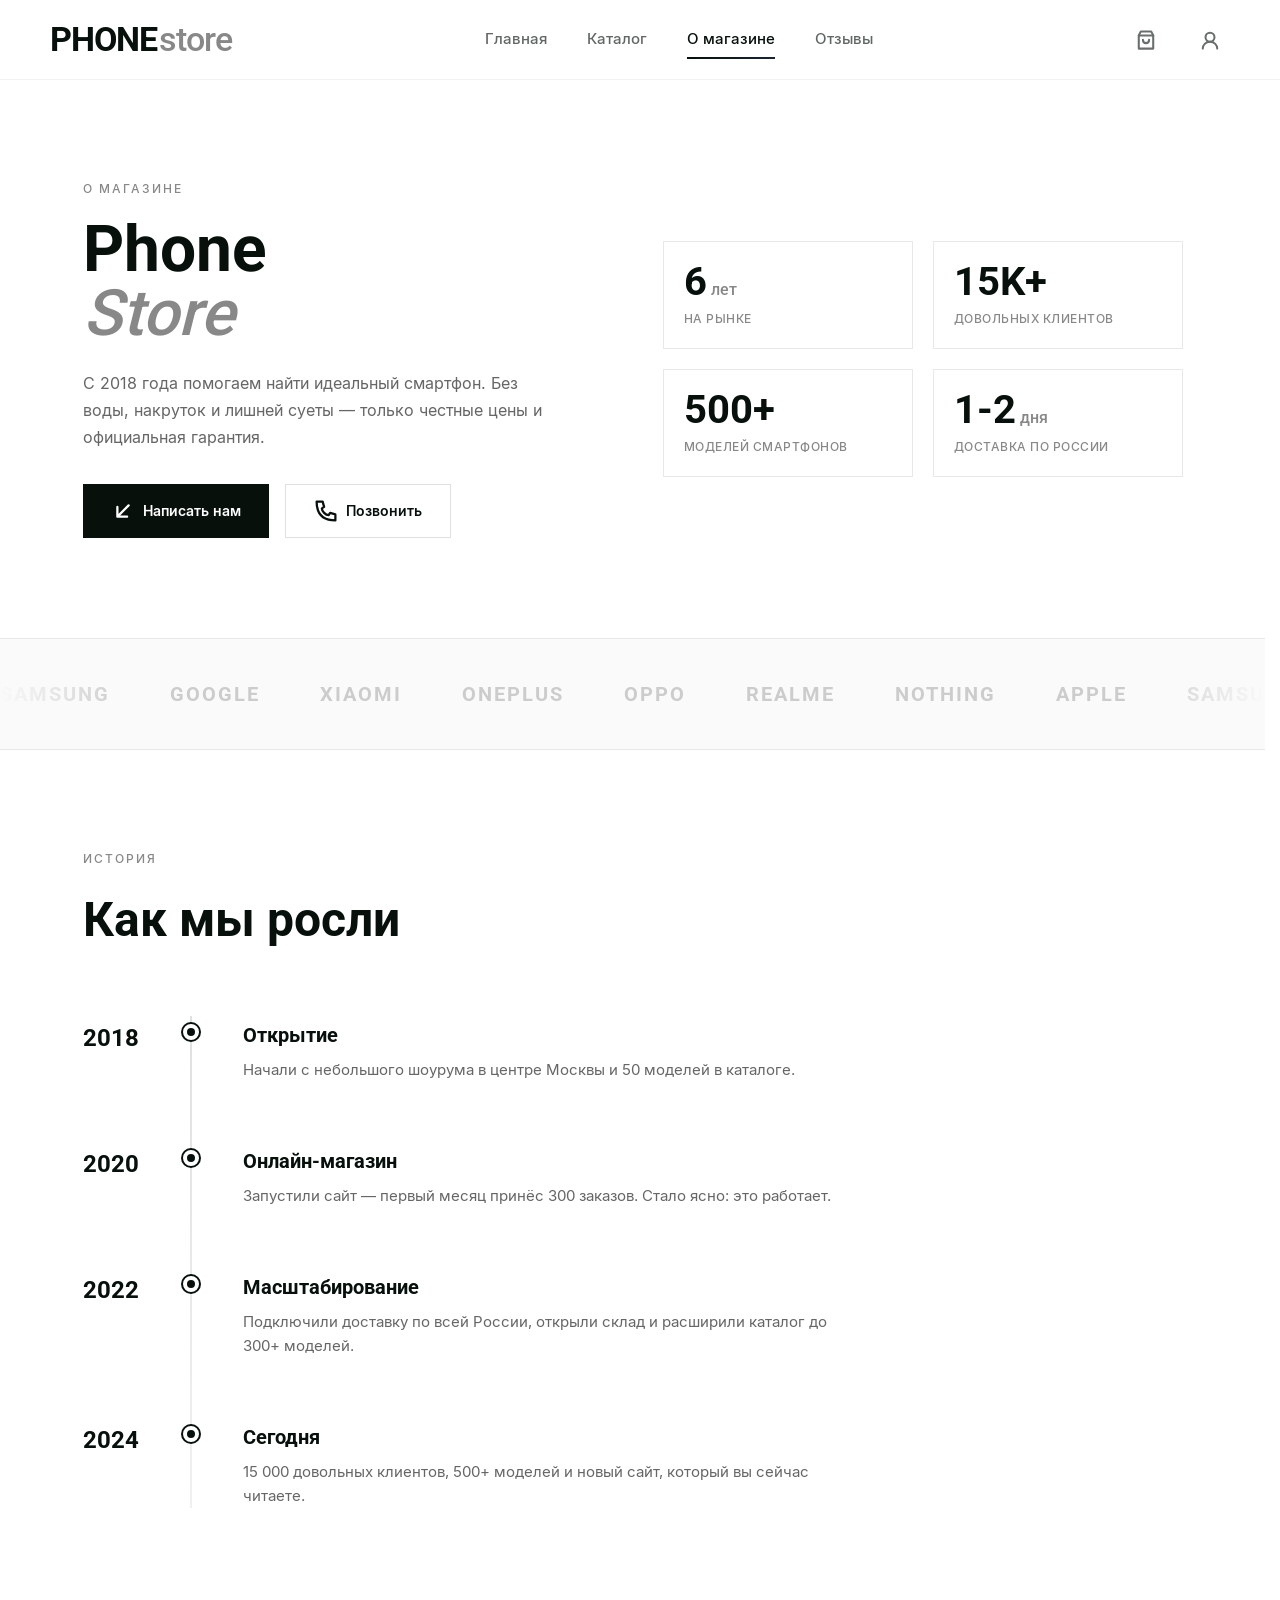
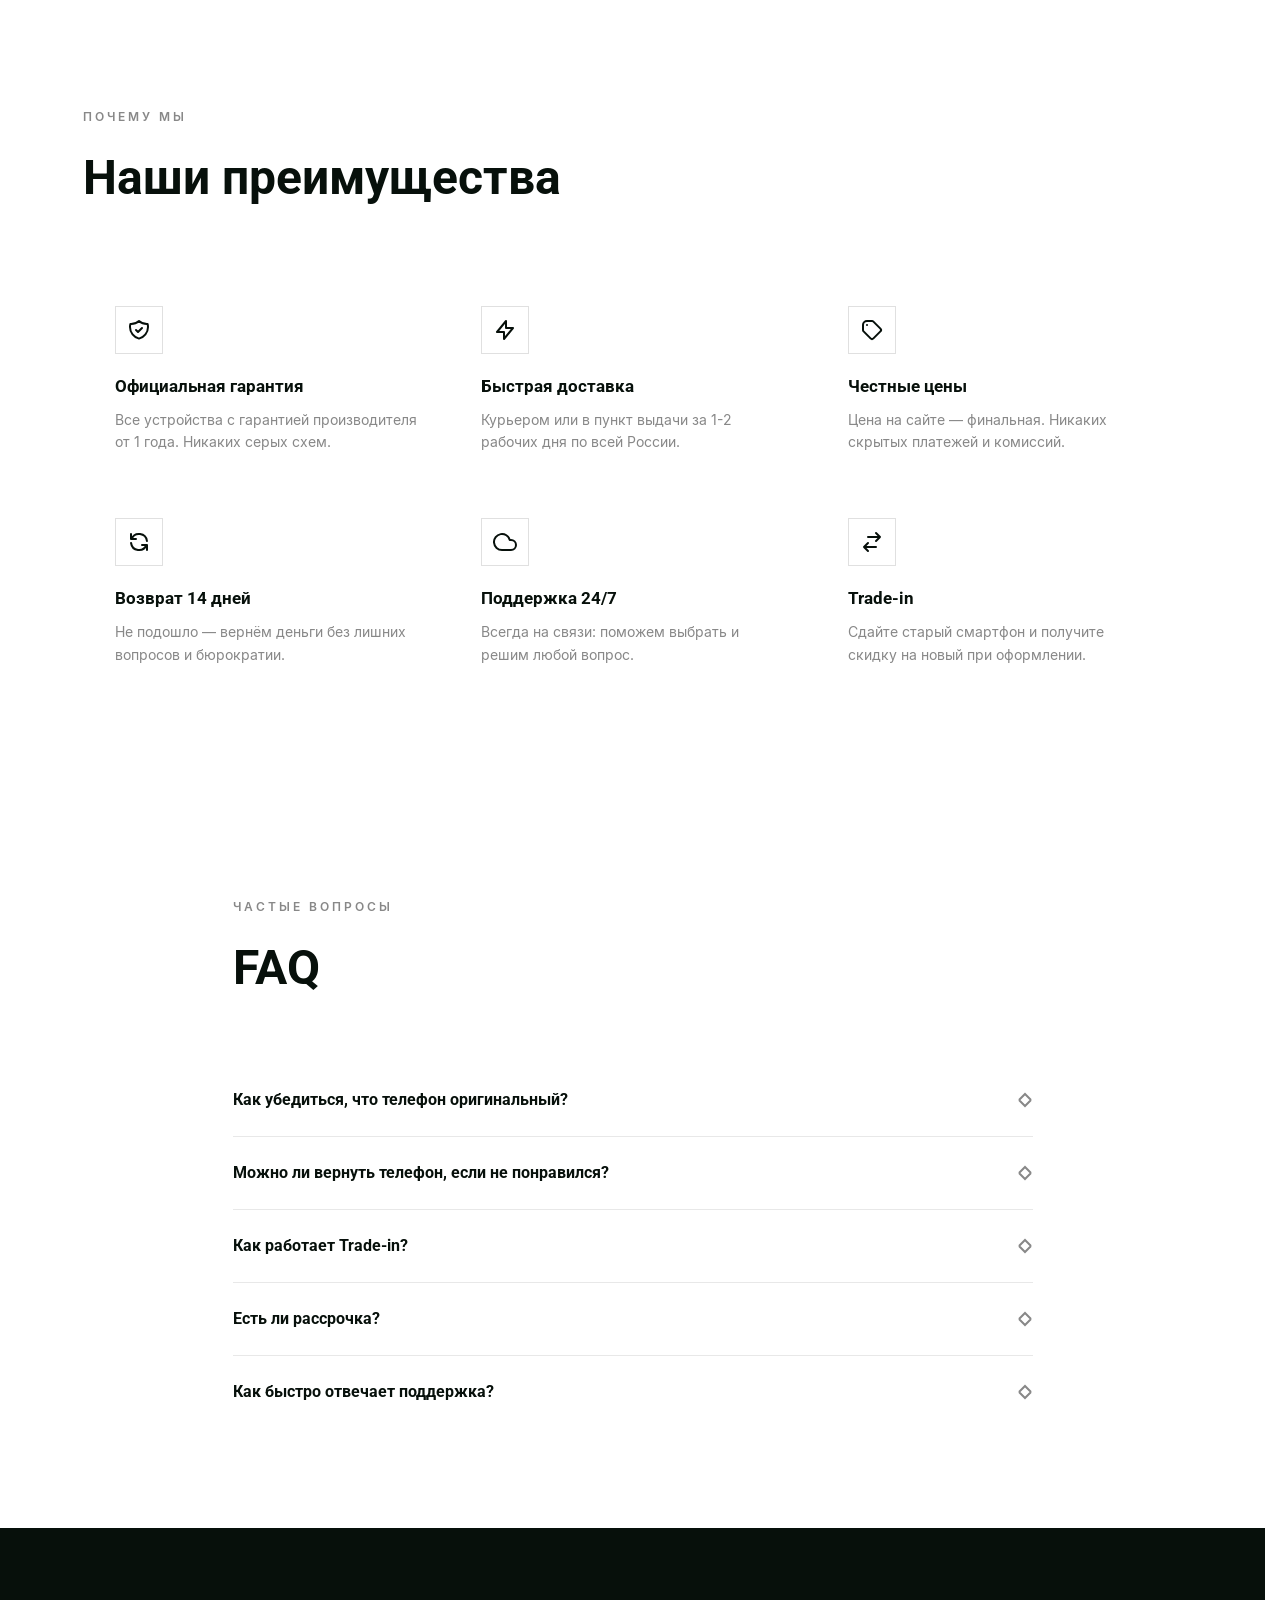
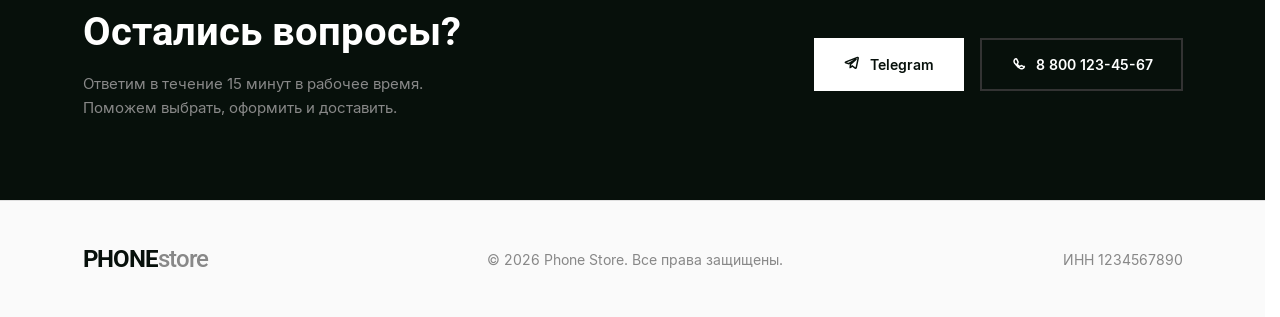
==== about_us.html @ 6a4366ed "feat: реализовал страницу О магазине" ====
<!DOCTYPE html>
<html lang="ru">

<head>
    <meta charset="UTF-8">
    <meta name="viewport" content="width=device-width, initial-scale=1.0">
    <title>PhoneStore</title>
    <link rel="stylesheet" href="styles/fonts.css">
    <link rel="stylesheet" href="styles/reset.css">
    <link rel="stylesheet" href="styles/style.css">
    <link rel="stylesheet" href="styles/responsive.css">
    <script src="js/main.js" defer></script>
</head>

<body>
    <header class="header">
        <a href="index.html" class="header__logo">
            PHONE<span>store</span>
        </a>
        <nav class="header__nav">
            <ul class="header__nav-list">
                <li><a href="index.html" class="header__nav-link">Главная</a></li>
                <li><a href="catalog.html" class="header__nav-link">Каталог</a></li>
                <li><a href="about_us.html" class="header__nav-link header__nav-link--active">О магазине</a></li>
                <li><a href="reviews.html" class="header__nav-link">Отзывы</a></li>
            </ul>
        </nav>
        <div class="header__icons">
            <a href="cart.html" class="header__icon">
                <svg class="header__icon-image" viewBox="0 0 16 16" fill="none" stroke="currentColor"
                    stroke-width="1.5">
                    <rect height="9.5" width="10.5" y="4.75" x="2.75" />
                    <path d="m5.75 7.75c0 1.5 1 2.5 2.25 2.5s2.25-1 2.25-2.5m-7.5-3 1.5-3h7.5l1.5 3" />
                </svg>
            </a>
            <a href="profile.html" class="header__icon">
                <svg class="header__icon-image" viewBox="0 0 16 16" fill="none" stroke="currentColor"
                    stroke-width="1.5">
                    <circle cx="8" cy="6" r="3.25" />
                    <path d="m2.75 14.25c0-2.5 2-5 5.25-5s5.25 2.5 5.25 5" />
                </svg>
            </a>
        </div>
        <button class="header__burger" aria-label="Меню">
            <span></span>
            <span></span>
            <span></span>
        </button>
        <div class="header__mobile-menu">
            <nav class="header__mobile-nav">
                <ul class="header__mobile-nav-list">
                    <li><a href="index.html" class="header__mobile-nav-link">Главная</a>
                    </li>
                    <li><a href="catalog.html" class="header__mobile-nav-link">Каталог</a></li>
                    <li><a href="about_us.html" class="header__mobile-nav-link header__mobile-nav-link--active">О
                            магазине</a></li>
                    <li><a href="reviews.html" class="header__mobile-nav-link">Отзывы</a></li>
                    <li><a href="cart.html" class="header__mobile-nav-link">Корзина</a></li>
                    <li><a href="profile.html" class="header__mobile-nav-link">Профиль</a></li>
                </ul>
            </nav>
        </div>
    </header>
    <main>
        <section class="about">
            <div class="container">
                <div class="about__content">
                    <div class="about__info">
                        <span class="about__label">О МАГАЗИНЕ</span>
                        <h1 class="about__title">Phone<br><span>Store</span></h1>
                        <p class="about__description">
                            С 2018 года помогаем найти идеальный смартфон. Без воды, накруток и лишней суеты — только
                            честные цены и официальная гарантия.
                        </p>
                        <div class="about__buttons">
                            <a href="#contact" class="about__btn about__btn--primary">
                                <svg class="about__btn-icon" viewBox="0 0 16 16" fill="none">
                                    <path d="M10.75 11.75h-6.5v-6.5m7.5-1-7.5 7.5" />
                                </svg>
                                Написать нам
                            </a>
                            <a href="tel:+79999999999" class="about__btn about__btn--secondary">
                                <svg class="about__btn-icon" viewBox="0 0 16 16" fill="none">
                                    <path
                                        d="M1.75 1.75c0 8.5 4 12.5 12.5 12.5v-4l-3.5-1-1 1.5c-2 0-4.5-2.5-4.5-4.5l1.5-1-1-3.5z" />
                                    <path />
                                </svg>
                                Позвонить
                            </a>
                        </div>
                    </div>
                    <div class="about__stats">
                        <div class="stat-card">
                            <div class="stat-card__value">6<span>лет</span></div>
                            <div class="stat-card__label">НА РЫНКЕ</div>
                        </div>
                        <div class="stat-card">
                            <div class="stat-card__value">15K+</div>
                            <div class="stat-card__label">ДОВОЛЬНЫХ КЛИЕНТОВ</div>
                        </div>
                        <div class="stat-card">
                            <div class="stat-card__value">500+</div>
                            <div class="stat-card__label">МОДЕЛЕЙ СМАРТФОНОВ</div>
                        </div>
                        <div class="stat-card">
                            <div class="stat-card__value">1-2<span>дня</span></div>
                            <div class="stat-card__label">ДОСТАВКА ПО РОССИИ</div>
                        </div>
                    </div>
                </div>
            </div>
        </section>
        <section class="brands-carousel">
            <div class="carousel">
                <div class="carousel__group">
                    <div class="carousel__item">SAMSUNG</div>
                    <div class="carousel__item">GOOGLE</div>
                    <div class="carousel__item">XIAOMI</div>
                    <div class="carousel__item">ONEPLUS</div>
                    <div class="carousel__item">OPPO</div>
                    <div class="carousel__item">REALME</div>
                    <div class="carousel__item">NOTHING</div>
                    <div class="carousel__item">APPLE</div>
                </div>
                <div class="carousel__group" aria-hidden="true">
                    <div class="carousel__item">SAMSUNG</div>
                    <div class="carousel__item">GOOGLE</div>
                    <div class="carousel__item">XIAOMI</div>
                    <div class="carousel__item">ONEPLUS</div>
                    <div class="carousel__item">OPPO</div>
                    <div class="carousel__item">REALME</div>
                    <div class="carousel__item">NOTHING</div>
                    <div class="carousel__item">APPLE</div>
                </div>
            </div>
        </section>
        <section class="history">
            <div class="container">
                <span class="history__label">ИСТОРИЯ</span>
                <h2 class="history__title">Как мы росли</h2>
                <div class="timeline">
                    <div class="timeline__item">
                        <div class="timeline__year">2018</div>
                        <div class="timeline__marker"></div>
                        <div class="timeline__content">
                            <h3 class="timeline__heading">Открытие</h3>
                            <p class="timeline__text">
                                Начали с небольшого шоурума в центре Москвы и 50 моделей в каталоге.
                            </p>
                        </div>
                    </div>
                    <div class="timeline__item">
                        <div class="timeline__year">2020</div>
                        <div class="timeline__marker"></div>
                        <div class="timeline__content">
                            <h3 class="timeline__heading">Онлайн-магазин</h3>
                            <p class="timeline__text">
                                Запустили сайт — первый месяц принёс 300 заказов. Стало ясно: это работает.
                            </p>
                        </div>
                    </div>
                    <div class="timeline__item">
                        <div class="timeline__year">2022</div>
                        <div class="timeline__marker"></div>
                        <div class="timeline__content">
                            <h3 class="timeline__heading">Масштабирование</h3>
                            <p class="timeline__text">
                                Подключили доставку по всей России, открыли склад и расширили каталог до 300+ моделей.
                            </p>
                        </div>
                    </div>
                    <div class="timeline__item">
                        <div class="timeline__year">2024</div>
                        <div class="timeline__marker"></div>
                        <div class="timeline__content">
                            <h3 class="timeline__heading">Сегодня</h3>
                            <p class="timeline__text">
                                15 000 довольных клиентов, 500+ моделей и новый сайт, который вы сейчас читаете.
                            </p>
                        </div>
                    </div>
                </div>
            </div>
        </section>
        <section class="advantages">
            <div class="container">
                <span class="advantages__label">ПОЧЕМУ МЫ</span>
                <h2 class="advantages__title">Наши преимущества</h2>
                <div class="advantages__grid">
                    <div class="advantage-card">
                        <div class="advantage-card__icon">
                            <svg viewBox="0 0 24 24" fill="none">
                                <path
                                    d="M9 12l2 2 4-4m5.618-4.016A11.955 11.955 0 0112 2.944a11.955 11.955 0 01-8.618 3.04A12.02 12.02 0 003 9c0 5.591 3.824 10.29 9 11.622 5.176-1.332 9-6.03 9-11.622 0-1.042-.133-2.052-.382-3.016z" />
                            </svg>
                        </div>
                        <h3 class="advantage-card__title">Официальная гарантия</h3>
                        <p class="advantage-card__text">
                            Все устройства с гарантией производителя от 1 года. Никаких серых схем.
                        </p>
                    </div>
                    <div class="advantage-card">
                        <div class="advantage-card__icon">
                            <svg viewBox="0 0 24 24" fill="none">
                                <path d="M13 10V3L4 14h7v7l9-11h-7z" />
                            </svg>
                        </div>
                        <h3 class="advantage-card__title">Быстрая доставка</h3>
                        <p class="advantage-card__text">
                            Курьером или в пункт выдачи за 1-2 рабочих дня по всей России.
                        </p>
                    </div>
                    <div class="advantage-card">
                        <div class="advantage-card__icon">
                            <svg viewBox="0 0 24 24" fill="none">
                                <path
                                    d="M7 7h.01M7 3h5c.512 0 1.024.195 1.414.586l7 7a2 2 0 010 2.828l-7 7a2 2 0 01-2.828 0l-7-7A1.994 1.994 0 013 12V7a4 4 0 014-4z" />
                            </svg>
                        </div>
                        <h3 class="advantage-card__title">Честные цены</h3>
                        <p class="advantage-card__text">
                            Цена на сайте — финальная. Никаких скрытых платежей и комиссий.
                        </p>
                    </div>
                    <div class="advantage-card">
                        <div class="advantage-card__icon">
                            <svg viewBox="0 0 24 24" fill="none">
                                <path
                                    d="M4 4v5h.582m15.356 2A8.001 8.001 0 004.582 9m0 0H9m11 11v-5h-.581m0 0a8.003 8.003 0 01-15.357-2m15.357 2H15" />
                            </svg>
                        </div>
                        <h3 class="advantage-card__title">Возврат 14 дней</h3>
                        <p class="advantage-card__text">
                            Не подошло — вернём деньги без лишних вопросов и бюрократии.
                        </p>
                    </div>
                    <div class="advantage-card">
                        <div class="advantage-card__icon">
                            <svg viewBox="0 0 24 24" fill="none">
                                <path d="M18 10h-1.26A8 8 0 109 20h9a5 5 0 000-10z" />
                            </svg>
                        </div>
                        <h3 class="advantage-card__title">Поддержка 24/7</h3>
                        <p class="advantage-card__text">
                            Всегда на связи: поможем выбрать и решим любой вопрос.
                        </p>
                    </div>
                    <div class="advantage-card">
                        <div class="advantage-card__icon">
                            <svg viewBox="0 0 24 24" fill="none">
                                <path d="M8 7h12m0 0l-4-4m4 4l-4 4m0 6H4m0 0l4 4m-4-4l4-4" />
                            </svg>
                        </div>
                        <h3 class="advantage-card__title">Trade-in</h3>
                        <p class="advantage-card__text">
                            Сдайте старый смартфон и получите скидку на новый при оформлении.
                        </p>
                    </div>
                </div>
            </div>
        </section>
        <section class="faq">
            <div class="container">
                <span class="faq__label">ЧАСТЫЕ ВОПРОСЫ</span>
                <h2 class="faq__title">FAQ</h2>
                <div class="faq__list">
                    <div class="faq__item">
                        <button class="faq__question" aria-expanded="false">
                            <span>Как убедиться, что телефон оригинальный?</span>
                            <svg class="faq__icon" width="16" height="16" viewBox="0 0 16 16" fill="none"
                                stroke="currentColor" stroke-width="2">
                                <path d="M2 8L8 14L14 8M2 8L8 2L14 8" />
                            </svg>
                        </button>
                        <div class="faq__answer">
                            <p>Все устройства поставляются напрямую от официальных дистрибьюторов. К каждому товару
                                прилагается чек и гарантийный талон производителя.</p>
                        </div>
                    </div>
                    <div class="faq__item">
                        <button class="faq__question" aria-expanded="false">
                            <span>Можно ли вернуть телефон, если не понравился?</span>
                            <svg class="faq__icon" width="16" height="16" viewBox="0 0 16 16" fill="none"
                                stroke="currentColor" stroke-width="2">
                                <path d="M2 8L8 14L14 8M2 8L8 2L14 8" />
                            </svg>
                        </button>
                        <div class="faq__answer">
                            <p>Да, вы можете вернуть устройство в течение 14 дней с момента покупки. Телефон должен быть
                                в оригинальной упаковке и без следов использования.</p>
                        </div>
                    </div>
                    <div class="faq__item">
                        <button class="faq__question" aria-expanded="false">
                            <span>Как работает Trade-in?</span>
                            <svg class="faq__icon" width="16" height="16" viewBox="0 0 16 16" fill="none"
                                stroke="currentColor" stroke-width="2">
                                <path d="M2 8L8 14L14 8M2 8L8 2L14 8" />
                            </svg>
                        </button>
                        <div class="faq__answer">
                            <p>Принесите ваш старый смартфон, мы оценим его состояние и предложим скидку на новый.
                                Оценка занимает 10-15 минут.</p>
                        </div>
                    </div>
                    <div class="faq__item">
                        <button class="faq__question" aria-expanded="false">
                            <span>Есть ли рассрочка?</span>
                            <svg class="faq__icon" width="16" height="16" viewBox="0 0 16 16" fill="none"
                                stroke="currentColor" stroke-width="2">
                                <path d="M2 8L8 14L14 8M2 8L8 2L14 8" />
                            </svg>
                        </button>
                        <div class="faq__answer">
                            <p>Да, мы сотрудничаем с банками-партнерами. Рассрочка доступна на 3, 6 или 12 месяцев.
                                Решение принимается за 15 минут.</p>
                        </div>
                    </div>
                    <div class="faq__item">
                        <button class="faq__question" aria-expanded="false">
                            <span>Как быстро отвечает поддержка?</span>
                            <svg class="faq__icon" width="16" height="16" viewBox="0 0 16 16" fill="none"
                                stroke="currentColor" stroke-width="2">
                                <path d="M2 8L8 14L14 8M2 8L8 2L14 8" />
                            </svg>
                        </button>
                        <div class="faq__answer">
                            <p>Наша поддержка работает 24/7. Среднее время ответа — 5-10 минут в рабочее время
                                (10:00-20:00), до 30 минут в ночное время.</p>
                        </div>
                    </div>
                </div>
            </div>
        </section>
        <section class="contact-cta">
    <div class="container">
        <div class="contact-cta__content">
            <div class="contact-cta__text">
                <h2 class="contact-cta__title">Остались вопросы?</h2>
                <p class="contact-cta__description">
                    Ответим в течение 15 минут в рабочее время.<br>
                    Поможем выбрать, оформить и доставить.
                </p>
            </div>
            
            <div class="contact-cta__buttons">
                <a href="https://t.me/phonestore" class="contact-cta__btn contact-cta__btn--white" target="_blank">
                    <svg width="16" height="16" viewBox="0 0 16 16" fill="none" stroke="currentColor" stroke-width="1.5">
                        <path d="M13.442 1.406L1.938 5.844c-.782.315-.778.751-.144.946l2.944.918 6.818-4.302c.322-.193.616-.088.374.125l-5.522 4.983-.202 3.021c.296 0 .426-.136.59-.296l1.42-1.378 2.952 2.18c.544.298.934.145 1.07-.504l1.94-9.136c.198-.792-.304-1.154-.82-.914z"/>
                    </svg>
                    Telegram
                </a>
                
                <a href="tel:88001234567" class="contact-cta__btn contact-cta__btn--outline">
                    <svg width="16" height="16" viewBox="0 0 16 16" fill="none" stroke="currentColor" stroke-width="1.5">
                        <path d="M14.625 11.063l-2.5-1.25-.445-.222-.438.078c-.266.047-.65.156-1.031.539l-.259.258c-.078.078-.219.094-.32.031-.875-.531-1.875-1.531-2.406-2.406-.063-.109-.047-.242.031-.32l.258-.258c.383-.383.492-.766.539-1.031l.078-.438-.222-.445-1.25-2.5C6.5 2.812 6.312 2.75 6.125 2.75h-.25c-.187 0-.5.062-.812.312-.313.25-.625.625-.813 1.125-.187.5-.25 1.062-.125 1.625.125.562.375 1.125.75 1.625 1.25 1.75 2.812 3.312 4.562 4.562.5.375 1.063.625 1.625.75.563.125 1.125.062 1.625-.125.5-.188.875-.5 1.125-.812.312-.313.375-.625.375-.813v-.25c0-.187-.062-.375-.25-.5z"/>
                    </svg>
                    8 800 123-45-67
                </a>
            </div>
        </div>
    </div>
</section>
    </main>
    <footer class="footer">
        <div class="container">
            <div class="footer__content">
                <div class="footer__logo">
                    PHONE<span>store</span>
                </div>
                <p class="footer__copyright">
                    © 2026 Phone Store. Все права защищены.
                </p>
                <div class="footer__inn">
                    ИНН 1234567890
                </div>
            </div>
        </div>
    </footer>
</body>

</html>
---- styles/fonts.css ----
@font-face {
    font-family: 'Inter';
    src: url('../fonts/Inter/Inter-Regular.woff2') format('woff2');
    font-weight: 400;
    font-style: normal;
    font-display: swap;
}

@font-face {
    font-family: 'Inter';
    src: url('../fonts/Inter/Inter-Medium.woff2') format('woff2');
    font-weight: 500;
    font-style: normal;
    font-display: swap;
}

@font-face {
    font-family: 'Inter';
    src: url('../fonts/Inter/Inter-SemiBold.woff2') format('woff2');
    font-weight: 600;
    font-style: normal;
    font-display: swap;
}

@font-face {
    font-family: 'Inter';
    src: url('../fonts/Inter/Inter-Bold.woff2') format('woff2');
    font-weight: 700;
    font-style: normal;
    font-display: swap;
}

@font-face {
    font-family: 'Roboto';
    src: url('../fonts/Roboto/Roboto-Regular.woff2') format('woff2');
    font-weight: 400;
    font-style: normal;
    font-display: swap;
}

@font-face {
    font-family: 'Roboto';
    src: url('../fonts/Roboto/Roboto-Medium.woff2') format('woff2');
    font-weight: 500;
    font-style: normal;
    font-display: swap;
}

@font-face {
    font-family: 'Roboto';
    src: url('../fonts/Roboto/Roboto-Bold.woff2') format('woff2');
    font-weight: 700;
    font-style: normal;
    font-display: swap;
}

:root {
    --font-ui: 'Inter', sans-serif;
    --font-header: 'Roboto', sans-serif;
}
---- styles/style.css ----
body {
    overflow-x: hidden;
}

/*Карточка товара*/
.product-card {
    position: relative;
    background: #fff;
    border: 1px solid #e0e0e0;
    overflow: hidden;
    transition: all 0.3s ease;
}

@media (hover: hover) {
    .product-card:hover {
        transform: translateY(-4px);
        box-shadow: 0 12px 24px rgba(0, 0, 0, 0.08);
    }
}

.product-card__link {
    position: absolute;
    top: 0;
    left: 0;
    width: 100%;
    height: 100%;
    z-index: 10;
}

.product-card__badge {
    position: absolute;
    top: 12px;
    left: 12px;
    z-index: 10;
    padding: 4px 10px;
    font-family: var(--font-ui);
    font-size: 10px;
    font-weight: 600;
    text-transform: uppercase;
    letter-spacing: 0.5px;
    color: #fff;
}

.product-card__badge--new {
    background-color: #07100B;
}

.product-card__badge--sale {
    background-color: #e74c3c;
}

.product-card__image-wrapper {
    position: relative;
    padding-top: 100%;
    background: #f8f8f8;
    overflow: hidden;
}

.product-card__image {
    position: absolute;
    top: 0;
    left: 0;
    width: 100%;
    height: 100%;
    object-fit: contain;
    object-position: center;
    transition: transform 0.3s ease;
}

.product-card__info {
    padding: 16px;
    position: relative;
    z-index: 2;
}

.product-card__brand {
    display: block;
    font-family: var(--font-ui);
    font-size: 12px;
    font-weight: 400;
    color: #888;
    margin-bottom: 4px;
}

.product-card__title {
    font-family: var(--font-header);
    font-size: 15px;
    font-weight: 600;
    color: #07100B;
    margin: 0 0 10px 0;
}

.product-card__price {
    font-family: var(--font-header);
    font-size: 17px;
    font-weight: 700;
    color: #07100B;
}

.product-card__btn {
    position: absolute;
    bottom: 16px;
    right: 16px;
    z-index: 10;
    width: 36px;
    height: 36px;
    display: flex;
    align-items: center;
    justify-content: center;
    background: #07100B;
    border: none;
    cursor: pointer;
    transition: all 0.3s ease;
}

.product-card__btn:hover {
    box-shadow: 0 4px 12px rgba(7, 16, 11, 0.3);
}

.product-card__btn:disabled {
    cursor: not-allowed;
}

.product-card__btn--loading {
    background: #27ae60;
}

.product-card__btn--loading .product-card__icon--plus {
    opacity: 0;
    transform: rotate(90deg) scale(0.5);
}

.product-card__btn--loading .product-card__icon--check {
    opacity: 1;
    transform: rotate(0deg) scale(1);
}

.product-card__btn--error {
    background: #e74c3c;
    animation: shake 0.5s ease;
}

@keyframes shake {

    0%,
    100% {
        transform: translateX(0);
    }

    25% {
        transform: translateX(-5px);
    }

    75% {
        transform: translateX(5px);
    }
}

.product-card__icon {
    stroke: #fff;
    transition: all 0.3s ease;
}

.product-card__icon--plus {
    opacity: 1;
    transform: rotate(0deg);
}

.product-card__icon--check {
    position: absolute;
    opacity: 0;
    transform: rotate(-90deg) scale(0.5);
}

/*Уведомления*/
.notification {
    position: fixed;
    top: 100px;
    right: 20px;
    padding: 16px 24px;
    font-family: var(--font-ui);
    font-weight: 500;
    z-index: 10000;
    box-shadow: 0 4px 12px rgba(0, 0, 0, 0.15);
    animation: slideIn 0.3s ease;
}

.notification--success {
    background: #27ae60;
    color: #fff;
}

.notification--error {
    background: #e74c3c;
    color: #fff;
}

@keyframes slideIn {
    from {
        transform: translateX(400px);
        opacity: 0;
    }

    to {
        transform: translateX(0);
        opacity: 1;
    }
}

@keyframes slideOut {
    from {
        transform: translateX(0);
        opacity: 1;
    }

    to {
        transform: translateX(400px);
        opacity: 0;
    }
}

@keyframes shake {

    0%,
    100% {
        transform: translateX(0);
    }

    25% {
        transform: translateX(-5px);
    }

    75% {
        transform: translateX(5px);
    }
}

/*Шапка*/
.header {
    position: fixed;
    top: 0;
    left: 0;
    right: 0;
    z-index: 1000;
    display: flex;
    justify-content: space-between;
    align-items: center;
    height: 80px;
    padding: 0 50px;
    background: rgba(255, 255, 255, 0.98);
    backdrop-filter: blur(20px) saturate(180%);
    border-bottom: 1px solid rgba(0, 0, 0, 0.05);
    transition: all 0.3s ease;
}

.header__logo {
    font-family: var(--font-header);
    font-size: 34px;
    font-weight: 800;
    color: #07100B;
    text-decoration: none;
    letter-spacing: -1px;
    display: inline-flex;
    align-items: center;
    gap: 2px;
    transition: all 0.3s cubic-bezier(0.4, 0, 0.2, 1);
}

.header__logo span {
    font-weight: 500;
    color: #888;
    transition: all 0.3s ease;
}

.header__logo:hover {
    transform: translateY(-2px);
}

.header__logo:hover span {
    color: #07100B;
}

.header__nav-list {
    display: flex;
    gap: 2.5rem;
    list-style: none;
    margin: 0;
    padding: 0;
}

.header__nav-link {
    position: relative;
    padding: 8px 0;
    font-family: var(--font-ui);
    font-size: 15px;
    font-weight: 500;
    color: #07100ba2;
    text-decoration: none;
    transition: all 0.3s ease;
}

.header__nav-link::after {
    content: '';
    position: absolute;
    bottom: 0;
    left: 0;
    width: 0;
    height: 2px;
    background: linear-gradient(90deg, #07100B, #1a252f);
    transition: width 0.4s cubic-bezier(0.4, 0, 0.2, 1);
}

.header__nav-link:hover {
    color: #07100B;
}

.header__nav-link:hover::after {
    width: 100%;
}

.header__nav-link--active {
    color: #07100B;
}

.header__nav-link--active::after {
    width: 100%;
}

.header__icons {
    display: flex;
    gap: 1.5rem;
    align-items: center;
}

.header__icon {
    position: relative;
    display: flex;
    align-items: center;
    justify-content: center;
    width: 40px;
    height: 40px;
    text-decoration: none;
    transition: all 0.3s cubic-bezier(0.4, 0, 0.2, 1);
}

.header__icon::before {
    content: '';
    position: absolute;
    inset: 0;
    background: rgba(7, 16, 11, 0.05);
    border-radius: 50%;
    transform: scale(0);
    transition: transform 0.3s ease;
}

.header__icon:hover::before {
    transform: scale(1);
}

.header__icon:hover {
    transform: translateY(-3px);
}

.header__icon-image {
    position: relative;
    z-index: 1;
    width: 22px;
    height: 22px;
    fill: none;
    stroke: #07100B;
    stroke-width: 1.5;
    stroke-linecap: round;
    stroke-linejoin: round;
    opacity: 0.6;
    transition: all 0.3s ease;
}

.header__icon:hover .header__icon-image {
    opacity: 1;
    transform: scale(1.1);
}

/*Бургер кнопка*/
.header__burger {
    display: none;
    position: relative;
    width: 30px;
    height: 20px;
    background: transparent;
    border: none;
    cursor: pointer;
    z-index: 1001;
}

.header__burger span {
    position: absolute;
    left: 0;
    width: 100%;
    height: 2px;
    background: #07100B;
    transition: all 0.3s ease;
}

.header__burger span:nth-child(1) {
    top: 0;
}

.header__burger span:nth-child(2) {
    top: 9px;
}

.header__burger span:nth-child(3) {
    top: 18px;
}

/*Анимация бургера в крестик*/
.header__burger--active span:nth-child(1) {
    top: 9px;
    transform: rotate(45deg);
}

.header__burger--active span:nth-child(2) {
    opacity: 0;
}

.header__burger--active span:nth-child(3) {
    top: 9px;
    transform: rotate(-45deg);
}

/*Мобильное меню*/
.header__mobile-menu {
    display: none;
    position: fixed;
    top: 80px;
    left: 0;
    width: 100%;
    background: rgba(255, 255, 255, 0.98);
    backdrop-filter: blur(20px);
    z-index: 999;
    overflow-y: auto;
    transform: translateX(-100%);
    transition: transform 0.4s cubic-bezier(0.4, 0, 0.2, 1);
}

.header__mobile-menu--active {
    transform: translateX(0);
}

.header__mobile-nav-list {
    list-style: none;
    margin: 0;
    padding: 0 50px;
}

.header__mobile-nav-link {
    display: block;
    padding: 16px 0;
    font-family: var(--font-ui);
    font-size: 18px;
    font-weight: 500;
    color: #07100B;
    opacity: 0.6;
    text-decoration: none;
    border-bottom: 1px solid rgba(0, 0, 0, 0.05);
    transition: all 0.3s ease;
}

.header__mobile-nav-link:hover {
    color: #07100ba2;
    padding-left: 10px;
}

.header__mobile-nav-link--active {
    opacity: 1;
}

.header__mobile-divider {
    height: 20px;
}

/*Подвал*/
.footer {
    padding: 40px 0;
    background-color: #fafafa;
    border-top: 1px solid #e0e0e0;
}

.footer .container {
    max-width: 1200px;
    margin: 0 auto;
    padding: 0 50px;
}

.footer__content {
    display: flex;
    justify-content: space-between;
    align-items: center;
}

.footer__logo {
    font-family: var(--font-header);
    font-size: 24px;
    font-weight: 800;
    color: #07100B;
    letter-spacing: -1px;
}

.footer__logo span {
    font-weight: 500;
    color: #888;
}

.footer__copyright {
    font-family: var(--font-ui);
    font-size: 14px;
    font-weight: 400;
    color: #888;
    margin: 0;
}

.footer__inn {
    font-family: var(--font-ui);
    font-size: 14px;
    font-weight: 400;
    color: #888;
}

/*Основной контент*/
/*Hero-блок*/
.hero {
    width: 100%;
    min-height: 100vh;
    overflow: hidden;
    display: flex;
    align-items: center;
    justify-content: center;
    position: relative;
}

.hero::before {
    content: '';
    position: absolute;
    top: 0;
    left: 0;
    z-index: 0;
    width: 100%;
    height: 100%;
    background-image:
        linear-gradient(rgba(0, 0, 0, 0.7), rgba(0, 0, 0, 0.7)),
        url('../img/hero-bg.webp');
    background-size: cover;
    background-position: center;
    background-repeat: no-repeat;
    filter: blur(8px);
    transform: scale(1.1);
}

.hero__container {
    position: relative;
    z-index: 100;
    max-width: 1200px;
    margin: 0 auto;
    padding: 0 50px;
    min-height: 100vh;
    display: flex;
    flex-direction: column;
    justify-content: center;
    align-items: flex-start;
    gap: 2rem;
}

.hero__label {
    font-family: var(--font-ui);
    font-size: 12px;
    font-weight: 400;
    color: #888;
    text-transform: uppercase;
    letter-spacing: 2px;
}

.hero__title {
    font-family: var(--font-header);
    font-size: 80px;
    font-weight: 900;
    color: #fff;
    line-height: 1;
    text-transform: uppercase;
    margin: 0;
}

.hero__subtitle {
    font-family: var(--font-header);
    font-size: 80px;
    font-weight: 900;
    color: #888;
    line-height: 1;
    text-transform: uppercase;
    display: block;
}

.hero__description {
    font-family: var(--font-ui);
    font-size: 16px;
    font-weight: 400;
    color: #ccc;
    line-height: 1.6;
    max-width: 500px;
    margin: 0;
}

.hero__buttons {
    display: flex;
    gap: 1rem;
    margin-top: 2rem;
}

.hero__btn {
    padding: 16px 32px;
    font-family: var(--font-ui);
    font-size: 14px;
    font-weight: 600;
    text-decoration: none;
    text-transform: uppercase;
    letter-spacing: 0.5px;
    border: 1px solid transparent;
    transition: all 0.3s ease;
}

.hero__btn--primary {
    background-color: #fff;
    color: #000;
    border-color: #fff;
}

.hero__btn--primary:hover {
    background-color: transparent;
    color: #fff;
    transform: translateY(-3px);
    box-shadow: 0 10px 30px rgba(255, 255, 255, 0.3);
}

.hero__btn--secondary {
    background-color: transparent;
    color: #fff;
    border-color: #fff;
}

.hero__btn--secondary:hover {
    background-color: #fff;
    color: #000;
    transform: translateY(-3px);
    box-shadow: 0 10px 30px rgba(255, 255, 255, 0.3);
}

.hero__features {
    display: flex;
    gap: 3rem;
    margin-top: 4rem;
    padding-top: 2rem;
    border-top: 1px solid rgba(255, 255, 255, 0.1);
}

.feature {
    display: flex;
    align-items: center;
    gap: 0.75rem;
}

.feature__icon {
    width: 20px;
    height: 20px;
    flex-shrink: 0;
    stroke: #fff;
    fill: none;
    stroke-width: 2;
    stroke-linecap: round;
    stroke-linejoin: round;
    opacity: 0.8;
}

.feature__content {
    display: flex;
    flex-direction: column;
    gap: 2px;
}

.feature__title {
    font-family: var(--font-ui);
    font-size: 14px;
    font-weight: 600;
    color: #fff;
    line-height: 1.2;
}

.feature__text {
    font-family: var(--font-ui);
    font-size: 12px;
    font-weight: 400;
    color: #888;
    line-height: 1.2;
}

/*Хиты продаж*/
.bestsellers {
    padding: 80px 0;
    background-color: #f5f5f5;
}

.bestsellers .container {
    max-width: 1200px;
    margin: 0 auto;
    padding: 0 50px;
}

.bestsellers__header {
    display: flex;
    justify-content: space-between;
    align-items: center;
    margin-bottom: 40px;
}

.bestsellers__title {
    font-family: var(--font-header);
    font-size: 32px;
    font-weight: 700;
    color: #07100B;
    margin: 0;
}

.bestsellers__link {
    display: flex;
    align-items: center;
    gap: 8px;
    font-family: var(--font-ui);
    font-size: 14px;
    font-weight: 500;
    color: #888;
    text-decoration: none;
    transition: color 0.3s ease;
}

.bestsellers__link:hover {
    color: #07100B;
}

.bestsellers__grid {
    display: grid;
    grid-template-columns: repeat(3, 1fr);
    gap: 24px;
}

/*Блок Trade-in*/
.trade-in {
    position: relative;
    padding: 120px 0;
    background-color: #fafafa;
    background-image: url('../img/trade-in-bg.webp');
    background-size: cover;
    background-position: center;
    background-repeat: no-repeat;
    overflow: hidden;
}

.trade-in::before {
    content: '';
    position: absolute;
    top: 0;
    left: 0;
    width: 100%;
    height: 100%;
    background: rgba(255, 255, 255, 0.6);
    z-index: 1;
}

.trade-in__container {
    position: relative;
    z-index: 10;
    max-width: 1200px;
    margin: 0 auto;
    padding: 0 50px;
    text-align: center;
}

.trade-in__label {
    display: block;
    font-family: var(--font-ui);
    font-size: 12px;
    font-weight: 500;
    color: #888;
    letter-spacing: 3px;
    margin-bottom: 16px;
}

.trade-in__title {
    font-family: var(--font-header);
    font-size: 48px;
    font-weight: 900;
    color: #07100B;
    line-height: 1.2;
    margin: 0 0 20px 0;
}

.trade-in__description {
    font-family: var(--font-ui);
    font-size: 16px;
    font-weight: 400;
    color: #666;
    line-height: 1.6;
    margin: 0 0 40px 0;
}

.trade-in__btn {
    display: inline-block;
    padding: 16px 40px;
    font-family: var(--font-ui);
    font-size: 14px;
    font-weight: 600;
    color: #fff;
    background-color: #07100B;
    text-decoration: none;
    text-transform: uppercase;
    letter-spacing: 0.5px;
    transition: all 0.3s ease;
}

.trade-in__btn:hover {
    background-color: #1a252f;
    transform: translateY(-2px);
    box-shadow: 0 10px 30px rgba(7, 16, 11, 0.3);
}

/*Наши бренды*/
.brands {
    padding: 100px 0;
    background-color: #f5f5f5;
}

.brands .container {
    max-width: 1200px;
    margin: 0 auto;
    padding: 0 50px;
}

.brands__content {
    display: grid;
    grid-template-columns: 1fr 1fr;
    gap: 60px;
    align-items: center;
}

.brands__label {
    display: block;
    font-family: var(--font-ui);
    font-size: 12px;
    font-weight: 500;
    color: #888;
    letter-spacing: 2px;
    margin-bottom: 12px;
}

.brands__title {
    font-family: var(--font-header);
    font-size: 48px;
    font-weight: 900;
    color: #07100B;
    line-height: 1.1;
    margin: 0 0 20px 0;
}

.brands__description {
    font-family: var(--font-ui);
    font-size: 16px;
    font-weight: 400;
    color: #666;
    line-height: 1.6;
    margin: 0 0 30px 0;
}

.brands__btn {
    display: inline-block;
    padding: 16px 40px;
    font-family: var(--font-ui);
    font-size: 14px;
    font-weight: 600;
    color: #fff;
    background-color: #07100B;
    text-decoration: none;
    text-transform: uppercase;
    letter-spacing: 0.5px;
    transition: all 0.3s ease;
}

.brands__btn:hover {
    background-color: #1a252f;
    transform: translateY(-2px);
    box-shadow: 0 10px 30px rgba(7, 16, 11, 0.3);
}

.brands__grid {
    display: grid;
    grid-template-columns: repeat(3, 1fr);
    gap: 16px;
}

.brand-card {
    position: relative;
    display: flex;
    align-items: center;
    justify-content: center;
    padding: 16px 30px;
    font-family: var(--font-ui);
    font-size: 15px;
    font-weight: 600;
    color: #07100B;
    text-decoration: none;
    background-color: #fafafa;
    border: 1px solid #e0e0e0;
    overflow: hidden;
    transition: all 0.4s cubic-bezier(0.4, 0, 0.2, 1);
}

.brand-card::before {
    content: '';
    position: absolute;
    top: 0;
    left: 0;
    width: 100%;
    height: 100%;
    background-color: #07100B;
    opacity: 0;
    transition: opacity 0.4s ease;
    z-index: -1;
}

.brand-card:hover::before {
    opacity: 1;
}

.brand-card:hover {
    color: #fff;
    border-color: #07100B;
    transform: translateY(-4px);
    box-shadow: 0 8px 20px rgba(7, 16, 11, 0.2);
}

/*Страница "О магазине"*/
/*Блок о нас*/
.about {
    padding: 100px 0;
    background-color: #fff;
    margin-top: 80px;
}

.about .container {
    max-width: 1200px;
    margin: 0 auto;
    padding: 0 50px;
}

.about__content {
    display: grid;
    grid-template-columns: 1fr 1fr;
    gap: 60px;
    align-items: center;
}

.about__label {
    display: block;
    font-family: var(--font-ui);
    font-size: 12px;
    font-weight: 500;
    color: #888;
    letter-spacing: 2px;
    margin-bottom: 20px;
}

.about__title {
    font-family: var(--font-header);
    font-size: 64px;
    font-weight: 900;
    color: #07100B;
    line-height: 1;
    margin: 0 0 24px 0;
}

.about__title span {
    font-weight: 500;
    color: #888;
    font-style: italic;
}

.about__description {
    font-family: var(--font-ui);
    font-size: 16px;
    font-weight: 400;
    color: #666;
    line-height: 1.7;
    margin: 0 0 32px 0;
    max-width: 480px;
}

.about__buttons {
    display: flex;
    gap: 16px;
    flex-wrap: wrap;
}

.about__btn {
    display: inline-flex;
    align-items: center;
    gap: 8px;
    padding: 14px 28px;
    font-family: var(--font-ui);
    font-size: 14px;
    font-weight: 600;
    text-decoration: none;
    transition: all 0.3s ease;
}

.about__btn--primary {
    background: #07100B;
    color: #fff;
}

.about__btn--primary:hover {
    background: #1a252f;
    transform: translateY(-2px);
    box-shadow: 0 8px 20px rgba(7, 16, 11, 0.3);
}

.about__btn--secondary {
    background: #fff;
    color: #07100B;
    border: 1px solid #e0e0e0;
}

.about__btn--secondary:hover {
    border-color: #07100B;
    transform: translateY(-2px);
    box-shadow: 0 8px 20px rgba(0, 0, 0, 0.08);
}

.about__btn-icon {
    width: 24px;
    height: 24px;
    stroke: currentColor;
    stroke-width: 1.5;
    stroke-linecap: round;
    stroke-linejoin: round;
    flex-shrink: 0;
    transition: stroke 0.3s ease;
}

.about__stats {
    display: grid;
    grid-template-columns: repeat(2, 1fr);
    gap: 20px;
}

.stat-card {
    padding: 20px;
    border: 1px solid #e8e8e8;
    transition: all 0.3s ease;
}

.stat-card__value {
    font-family: var(--font-header);
    font-size: 40px;
    font-weight: 900;
    color: #07100B;
    margin-bottom: 8px;
    line-height: 1;
}

.stat-card__value span {
    font-size: 16px;
    font-weight: 500;
    color: #888;
    margin-left: 4px;
}

.stat-card__label {
    font-family: var(--font-ui);
    font-size: 12px;
    font-weight: 500;
    color: #888;
    text-transform: uppercase;
    letter-spacing: 0.5px;
}

/*Карусель*/
.brands-carousel {
    padding: 40px 0;
    background: #fafafa;
    border-top: 1px solid #e8e8e8;
    border-bottom: 1px solid #e8e8e8;
    overflow: hidden;
}

.carousel {
    display: flex;
    overflow: hidden;
    user-select: none;
    -webkit-mask: linear-gradient(to right,
            transparent,
            #000 10%,
            #000 90%,
            transparent);
    mask: linear-gradient(to right,
            transparent,
            #000 10%,
            #000 90%,
            transparent);
}

.carousel__group {
    display: flex;
    gap: 60px;
    padding-right: 60px;
    animation: scrolling 20s linear infinite;
    will-change: transform;
}

.carousel__item {
    flex-shrink: 0;
    font-family: var(--font-header);
    font-size: 20px;
    font-weight: 700;
    color: #ccc;
    letter-spacing: 2px;
    text-transform: uppercase;
    transition: color 0.3s ease;
    cursor: default;
}

.carousel__item:hover {
    color: #07100B;
}

@keyframes scrolling {
    0% {
        transform: translateX(0);
    }

    100% {
        transform: translateX(-100%);
    }
}

/*Блок история*/
.history {
    padding: 100px 0;
    background-color: #fff;
}

.history .container {
    max-width: 1200px;
    margin: 0 auto;
    padding: 0 50px;
}

.history__label {
    display: block;
    font-family: var(--font-ui);
    font-size: 12px;
    font-weight: 500;
    color: #888;
    letter-spacing: 2px;
    margin-bottom: 16px;
}

.history__title {
    font-family: var(--font-header);
    font-size: 48px;
    font-weight: 900;
    color: #07100B;
    margin: 0 0 60px 0;
}

.timeline {
    position: relative;
    max-width: 900px;
}

.timeline::before {
    content: '';
    position: absolute;
    left: 107px;
    top: 0;
    bottom: 0;
    width: 2px;
    background: linear-gradient(180deg, #e0e0e0 0%, #f0f0f0 100%);
}

.timeline__item {
    position: relative;
    display: grid;
    grid-template-columns: 80px 40px 1fr;
    gap: 20px;
    margin-bottom: 60px;
    align-items: flex-start;
}

.timeline__item:last-child {
    margin-bottom: 0;
}

.timeline__year {
    font-family: var(--font-header);
    font-size: 24px;
    font-weight: 900;
    color: #07100B;
    padding-top: 4px;
}

.timeline__marker {
    width: 16px;
    height: 16px;
    background: #07100B;
    border: 4px solid #fff;
    border-radius: 50%;
    box-shadow: 0 0 0 2px #07100B;
    flex-shrink: 0;
    margin-top: 8px;
    z-index: 1;
}

.timeline__content {
    padding-top: 4px;
}

.timeline__heading {
    font-family: var(--font-header);
    font-size: 20px;
    font-weight: 700;
    color: #07100B;
    margin: 0 0 8px 0;
}

.timeline__text {
    font-family: var(--font-ui);
    font-size: 15px;
    font-weight: 400;
    color: #666;
    line-height: 1.6;
    margin: 0;
    max-width: 600px;
}

/*Преимущества */
.advantages {
    padding: 100px 0;
    background-color: #fff;
}

.advantages .container {
    max-width: 1200px;
    margin: 0 auto;
    padding: 0 50px;
}

.advantages__label {
    display: block;
    font-family: var(--font-ui);
    font-size: 12px;
    font-weight: 600;
    color: #888;
    letter-spacing: 3px;
    margin-bottom: 16px;
    text-transform: uppercase;
}

.advantages__title {
    font-family: var(--font-header);
    font-size: 48px;
    font-weight: 900;
    color: #07100B;
    margin: 0 0 60px 0;
}

.advantages__grid {
    display: grid;
    grid-template-columns: repeat(3, 1fr);
}

.advantage-card {
    padding: 32px;
    transition: all 0.3s ease;
}

@media (hover: hover) {
    .advantage-card:hover {
        background: #f5f5f5;
    }
}

.advantage-card__icon {
    width: 48px;
    height: 48px;
    display: flex;
    align-items: center;
    justify-content: center;
    background: #fff;
    border: 1px solid #e0e0e0;
    margin-bottom: 20px;
    color: #07100B;
    transition: all 0.3s ease;
}

.advantage-card__icon svg {
    width: 24px;
    height: 24px;
    stroke: currentColor;
    stroke-width: 2;
    stroke-linecap: round;
    stroke-linejoin: round;
    fill: none;
}

.advantage-card__title {
    font-family: var(--font-header);
    font-size: 17px;
    font-weight: 700;
    color: #07100B;
    margin: 0 0 10px 0;
}

.advantage-card__text {
    font-family: var(--font-ui);
    font-size: 14px;
    font-weight: 400;
    color: #888;
    line-height: 1.6;
    margin: 0;
}

/*Блок FAQ*/
.faq {
    padding: 100px 0;
    background-color: #fff;
}

.faq .container {
    max-width: 900px;
    margin: 0 auto;
    padding: 0 50px;
}

.faq__label {
    display: block;
    font-family: var(--font-ui);
    font-size: 12px;
    font-weight: 600;
    color: #888;
    letter-spacing: 3px;
    margin-bottom: 16px;
    text-transform: uppercase;
}

.faq__title {
    font-family: var(--font-header);
    font-size: 48px;
    font-weight: 900;
    color: #07100B;
    margin: 0 0 60px 0;
}

.faq__list {
    display: flex;
    flex-direction: column;
    gap: 0;
}

.faq__item {
    border-bottom: 1px solid #e8e8e8;
    overflow: hidden;
}

.faq__item:last-child {
    border-bottom: none;
}

.faq__question {
    width: 100%;
    display: flex;
    justify-content: space-between;
    align-items: center;
    gap: 20px;
    padding: 24px 0;
    background: none;
    border: none;
    cursor: pointer;
    text-align: left;
    font-family: var(--font-header);
    font-size: 16px;
    font-weight: 700;
    color: #07100B;
    transition: color 0.3s ease, opacity 0.3s ease;
}

@media (hover: hover) {
    .faq__question:hover {
        color: #07100B;
        opacity: 0.6;
    }
}

.faq__question span {
    flex: 1;
}

.faq__icon {
    flex-shrink: 0;
    width: 16px;
    height: 16px;
    stroke: #888;
    transition: transform 0.3s ease;
}

.faq__item.is-active .faq__icon {
    transform: rotate(180deg);
}

.faq__answer {
    max-height: 0;
    overflow: hidden;
    transition: max-height 0.3s ease, padding 0.3s ease;
}

.faq__item.is-active .faq__answer {
    max-height: 300px;
    padding-bottom: 24px;
}

.faq__answer p {
    margin: 0;
    font-family: var(--font-ui);
    font-size: 15px;
    font-weight: 400;
    color: #666;
    line-height: 1.7;
}

/*Контакты*/
.contact-cta {
    padding: 80px 0;
    background-color: #07100B;
}

.contact-cta .container {
    max-width: 1200px;
    margin: 0 auto;
    padding: 0 50px;
}

.contact-cta__content {
    display: flex;
    justify-content: space-between;
    align-items: center;
    gap: 40px;
}

.contact-cta__title {
    font-family: var(--font-header);
    font-size: 40px;
    font-weight: 900;
    color: #fff;
    margin: 0 0 16px 0;
    line-height: 1.2;
}

.contact-cta__description {
    font-family: var(--font-ui);
    font-size: 15px;
    font-weight: 400;
    color: #888;
    line-height: 1.6;
    margin: 0;
}

.contact-cta__buttons {
    display: flex;
    gap: 16px;
    flex-shrink: 0;
}

.contact-cta__btn {
    display: inline-flex;
    align-items: center;
    gap: 10px;
    padding: 14px 28px;
    font-family: var(--font-ui);
    font-size: 14px;
    font-weight: 600;
    text-decoration: none;
    transition: all 0.3s ease;
    cursor: pointer;
}

.contact-cta__btn svg {
    width: 16px;
    height: 16px;
    stroke: currentColor;
    stroke-width: 1.5;
    flex-shrink: 0;
}

.contact-cta__btn--white {
    background: #fff;
    color: #07100B;
    border: 2px solid #fff;
}

.contact-cta__btn--white:hover {
    background: #f5f5f5;
    border-color: #f5f5f5;
    transform: translateY(-2px);
    box-shadow: 0 8px 20px rgba(255, 255, 255, 0.2);
}

.contact-cta__btn--outline {
    background: transparent;
    color: #fff;
    border: 2px solid #333;
}

.contact-cta__btn--outline:hover {
    border-color: #fff;
    background: rgba(255, 255, 255, 0.05);
    transform: translateY(-2px);
}
---- styles/responsive.css ----
/** Стили для пк **/
@media (max-width: 1440px) {}

/** Сенсорные устройства **/
/** Стили для планшетов **/
@media (max-width: 1100px) {
    .header {
        padding: 0 30px;
    }

    .header__nav-list {
        gap: 2rem;
    }

    .header__logo {
        font-size: 28px;
    }

    .hero__container {
        padding: 0 30px;
    }

    .hero__title,
    .hero__subtitle {
        font-size: 64px;
    }

    .hero__description {
        max-width: 450px;
    }

    .hero__features {
        gap: 2rem;
    }

    .bestsellers .container {
        padding: 0 30px;
    }

    .bestsellers__title {
        font-size: 28px;
    }

    .trade-in {
        padding: 80px 0;
    }

    .trade-in__container {
        padding: 0 30px;
    }

    .trade-in__title {
        font-size: 40px;
    }

    .brands {
        padding: 80px 0;
    }

    .brands .container {
        padding: 0 30px;
    }

    .brands__content {
        gap: 40px;
    }

    .brands__title {
        font-size: 40px;
    }

    .brands__grid {
        gap: 12px;
    }

    .about {
        padding: 80px 0;
    }
    
    .about .container {
        padding: 0 30px;
    }
    
    .about__content {
        gap: 40px;
    }
    
    .about__title {
        font-size: 56px;
    }
    
    .about__stats {
        gap: 16px;
    }
    
    .stat-card {
        padding: 24px;
    }
    
    .stat-card__value {
        font-size: 36px;
    }

    .advantages {
        padding: 80px 0;
    }
    
    .advantages .container {
        padding: 0 30px;
    }
    
    .advantages__title {
        font-size: 40px;
        margin-bottom: 50px;
    }
    
    .advantages__grid {
        grid-template-columns: repeat(2, 1fr);
    }
    
    .advantage-card {
        padding: 28px;
    }
}

/** Стили для телефонов **/
@media (max-width: 800px) {
    .header {
        padding: 0 20px;
    }

    .header__logo {
        font-size: 24px;
    }

    .header__nav,
    .header__icons {
        display: none;
    }

    .header__burger {
        display: block;
    }

    .header__mobile-menu {
        display: block;
    }

    .header__mobile-nav-list {
        padding: 0 20px;
    }

    .header__mobile-nav-link {
        font-size: 16px;
        padding: 14px 0;
    }

    .hero {
        min-height: calc(100vh - 70px);
    }

    .hero__container {
        padding: 0 20px;
        min-height: calc(100vh - 70px);
        gap: 1.5rem;
    }

    .hero__label {
        font-size: 11px;
        letter-spacing: 1.5px;
    }

    .hero__title,
    .hero__subtitle {
        font-size: 48px;
    }

    .hero__description {
        font-size: 15px;
        max-width: 100%;
        line-height: 1.5;
    }

    .hero__buttons {
        flex-direction: column;
        width: 100%;
        gap: 0.75rem;
        margin-top: 1.5rem;
    }

    .hero__btn {
        width: 100%;
        padding: 14px 24px;
        text-align: center;
    }

    .hero__features {
        gap: 1.5rem;
        margin-top: 3rem;
        padding-top: 1.5rem;
        width: 100%;
    }

    .feature {
        width: 100%;
        justify-content: center;
    }

    .bestsellers {
        padding: 60px 0;
    }

    .bestsellers .container {
        padding: 0 20px;
    }

    .bestsellers__header {
        flex-direction: column;
        align-items: flex-start;
        gap: 16px;
    }

    .bestsellers__title {
        font-size: 24px;
    }

    .bestsellers__grid {
        gap: 8px;
        grid-template-columns: repeat(2, 1fr);
    }

    .trade-in {
        padding: 60px 0;
    }

    .trade-in__container {
        padding: 0 20px;
    }

    .trade-in__title {
        font-size: 32px;
    }

    .trade-in__description {
        font-size: 15px;
    }

    .trade-in__btn {
        padding: 14px 32px;
    }

    .brands {
        padding: 60px 0;
    }

    .brands .container {
        padding: 0 20px;
    }

    .brands__content {
        grid-template-columns: 1fr;
        gap: 40px;
    }

    .brands__title {
        font-size: 32px;
    }

    .brands__description {
        font-size: 15px;
    }

    .brands__grid {
        grid-template-columns: repeat(2, 1fr);
    }

    .footer {
        padding: 30px 0;
    }

    .footer .container {
        padding: 0 20px;
    }

    .footer__content {
        flex-direction: column;
        gap: 16px;
        text-align: center;
    }

    .footer__logo {
        font-size: 22px;
    }

    .footer__copyright,
    .footer__inn {
        font-size: 13px;
    }

    .product-card__btn {
        width: 30px;
        height: 30px;
        bottom: 14px;
        right: 14px;
    }

    .product-card__info {
        padding: 12px;
    }

    .product-card__title {
        font-size: 14px;
        margin: 0 0 6px 0;
    }

    .product-card__price {
        font-size: 15px;
    }

    .product-card__brand {
        font-size: 11px;
        margin-bottom: 3px;
    }

    .product-card__badge {
        padding: 3px 8px;
        font-size: 9px;
        top: 10px;
        left: 10px;
    }

    .notification {
        top: 80px;
        right: 10px;
        left: 10px;
        padding: 12px 16px;
        font-size: 13px;
        max-width: none;
        text-align: center;
    }

    .about {
        padding: 60px 0;
    }
    
    .about .container {
        padding: 0 20px;
    }
    
    .about__content {
        grid-template-columns: 1fr;
        gap: 40px;
    }
    
    .about__title {
        font-size: 48px;
    }
    
    .about__description {
        font-size: 15px;
        max-width: none;
    }
    
    .about__stats {
        grid-template-columns: repeat(2, 1fr);
    }
    
    .stat-card__value {
        font-size: 32px;
    }

    .brands-carousel {
        padding: 30px 0;
    }
    
    .carousel__group {
        gap: 40px;
        padding-right: 40px;
        animation-duration: 15s; 
    }
    
    .carousel__item {
        font-size: 16px;
        letter-spacing: 1px;
    }

    .history {
        padding: 80px 0;
    }
    
    .history .container {
        padding: 0 30px;
    }
    
    .history__title {
        font-size: 40px;
        margin-bottom: 50px;
    }
    
    .timeline::before {
        left: 50px;
    }
    
    .timeline__item {
        grid-template-columns: 70px 32px 1fr;
        gap: 16px;
        margin-bottom: 50px;
    }
    
    .timeline__year {
        font-size: 20px;
    }
    
    .timeline__marker {
        width: 14px;
        height: 14px;
        margin-top: 6px;
    }
    
    .timeline__heading {
        font-size: 18px;
    }
    
    .timeline__text {
        font-size: 14px;
    }

    .timeline::before {
        left: 92px; 
    }

    .advantages__title {
        font-size: 36px;
        margin-bottom: 40px;
    }
    
    .advantage-card__icon {
        width: 44px;
        height: 44px;
        margin-bottom: 16px;
    }
    
    .advantage-card__title {
        font-size: 16px;
    }
    
    .advantage-card__text {
        font-size: 13px;
    }

    .faq {
        padding: 80px 0;
    }

    .faq .container {
        padding: 0 30px;
    }

    .faq__title {
        font-size: 40px;
        margin-bottom: 50px;
    }

    .faq__question {
        font-size: 15px;
        padding: 20px 0;
    }

    .faq__answer p {
        font-size: 14px;
    }

    .contact-cta__content {
        flex-direction: column;
        align-items: flex-start;
        gap: 32px;
    }
    
    .contact-cta__buttons {
        width: 100%;
        flex-direction: column;
    }
    
    .contact-cta__btn {
        width: 100%;
        justify-content: center;
    }

    .contact-cta {
        padding: 60px 0;
    }
    
    .contact-cta .container {
        padding: 0 30px;
    }
    
    .contact-cta__title {
        font-size: 36px;
    }
    
    .contact-cta__description {
        font-size: 14px;
    }
}

/** Стили для очень маленьких телефонов **/
@media (max-width: 500px) {
    .header {
        padding: 0 15px;
    }

    .header__logo {
        font-size: 20px;
    }

    .header__mobile-nav-list {
        padding: 0 15px;
    }

    .header__mobile-nav-link {
        font-size: 15px;
    }

    .hero {
        min-height: calc(100vh - 65px);
    }

    .hero__container {
        padding: 0 45px;
        min-height: calc(100vh - 65px);
        gap: 1rem;
    }

    .hero__label {
        font-size: 10px;
    }

    .hero__title,
    .hero__subtitle {
        font-size: 36px;
    }

    .hero__description {
        font-size: 14px;
    }

    .hero__btn {
        padding: 12px 20px;
        font-size: 13px;
    }

    .hero__features {
        gap: 1rem;
        margin-top: 2rem;
        padding-top: 1rem;
    }

    .feature__icon {
        width: 18px;
        height: 18px;
    }

    .feature__title {
        font-size: 13px;
    }

    .feature__text {
        font-size: 11px;
    }

    .bestsellers {
        padding: 50px 0;
    }

    .bestsellers .container {
        padding: 0 15px;
    }

    .bestsellers__title {
        font-size: 22px;
    }

    .trade-in {
        padding: 50px 0;
    }

    .trade-in__container {
        padding: 0 15px;
    }

    .trade-in__title {
        font-size: 28px;
    }

    .trade-in__description {
        font-size: 14px;
    }

    .trade-in__btn {
        padding: 12px 28px;
        font-size: 13px;
    }

    .brands {
        padding: 50px 0;
    }

    .brands .container {
        padding: 0 15px;
    }

    .brands__title {
        font-size: 28px;
    }

    .brands__description {
        font-size: 14px;
    }

    .brands__btn {
        padding: 14px 32px;
    }

    .brand-card {
        padding: 20px 16px;
        font-size: 14px;
    }

    .footer {
        padding: 24px 0;
    }

    .footer__logo {
        font-size: 20px;
    }

    .product-card__btn {
        width: 24px;
        height: 24px;
    }

    .product-card__brand {
        font-size: 10px;
    }

    .product-card__title {
        font-size: 13px;
    }

    .product-card__price {
        font-size: 14px;
    }

    .notification {
        top: 70px;
        right: 8px;
        left: 8px;
        padding: 10px 14px;
        font-size: 12px;
    }

    .about {
        padding: 40px 0;
    }
    
    .about .container {
        padding: 0 15px;
    }
    
    .about__title {
        font-size: 36px;
        margin-bottom: 16px;
    }
    
    .about__description {
        font-size: 14px;
        margin-bottom: 24px;
    }
    
    .about__buttons {
        gap: 10px;
        margin-bottom: 30px;
    }
    
    .about__btn {
        width: 100%; 
        justify-content: center; 
        padding: 12px 20px;
        font-size: 13px;
        gap: 6px;
    }
    
    .about__btn-icon {
        width: 14px; 
        height: 14px;
    }
    
    .about__stats {
        gap: 10px; 
    }
    
    .stat-card {
        padding: 14px 12px;
    }
    
    .stat-card__value {
        font-size: 20px; 
        margin-bottom: 4px;
    }
    
    .stat-card__value span {
        font-size: 12px; 
        margin-left: 2px;
    }
    
    .stat-card__label {
        font-size: 9px; 
        letter-spacing: 0.3px;
        line-height: 1.3;
    }

    .carousel__group {
        gap: 30px;
        padding-right: 30px;
        animation-duration: 12s; 
    }
    
    .carousel__item {
        font-size: 14px;
    }

    .history {
        padding: 60px 0;
    }
    
    .history .container {
        padding: 0 20px;
    }
    
    .history__title {
        font-size: 32px;
        margin-bottom: 40px;
    }
    
    .timeline::before {
        left: 40px;
    }
    
    .timeline__item {
        grid-template-columns: 60px 28px 1fr;
        gap: 14px;
        margin-bottom: 40px;
    }
    
    .timeline__year {
        font-size: 18px;
        padding-top: 2px;
    }
    
    .timeline__marker {
        width: 12px;
        height: 12px;
        margin-top: 4px;
        box-shadow: 0 0 0 2px #07100B;
    }
    
    .timeline__heading {
        font-size: 16px;
        margin-bottom: 6px;
    }
    
    .timeline__text {
        font-size: 13px;
        line-height: 1.5;
    }

    .timeline::before {
        left: 79px; 
    }

    .advantages {
        padding: 60px 0;
    }
    
    .advantages .container {
        padding: 0 20px;
    }
    
    .advantages__title {
        font-size: 32px;
        margin-bottom: 36px;
    }
    
    .advantages__grid {
        grid-template-columns: 1fr;
    }
    
    .advantage-card:last-child {
        margin-bottom: 0;
    }
    
    .advantage-card__icon {
        width: 42px;
        height: 42px;
    }
    
    .advantage-card__title {
        font-size: 16px;
    }
    
    .advantage-card__text {
        font-size: 13px;
    }

    .faq {
        padding: 60px 0;
    }

    .faq .container {
        padding: 0 20px;
    }

    .faq__title {
        font-size: 32px;
        margin-bottom: 40px;
    }

    .faq__question {
        font-size: 14px;
        padding: 18px 0;
        gap: 16px;
    }

    .faq__answer p {
        font-size: 13px;
        line-height: 1.6;
    }

    .contact-cta {
        padding: 50px 0;
    }
    
    .contact-cta .container {
        padding: 0 20px;
    }
    
    .contact-cta__title {
        font-size: 32px;
    }
    
    .contact-cta__description {
        font-size: 13px;
    }
    
    .contact-cta__btn {
        padding: 12px 24px;
        font-size: 13px;
    }
}
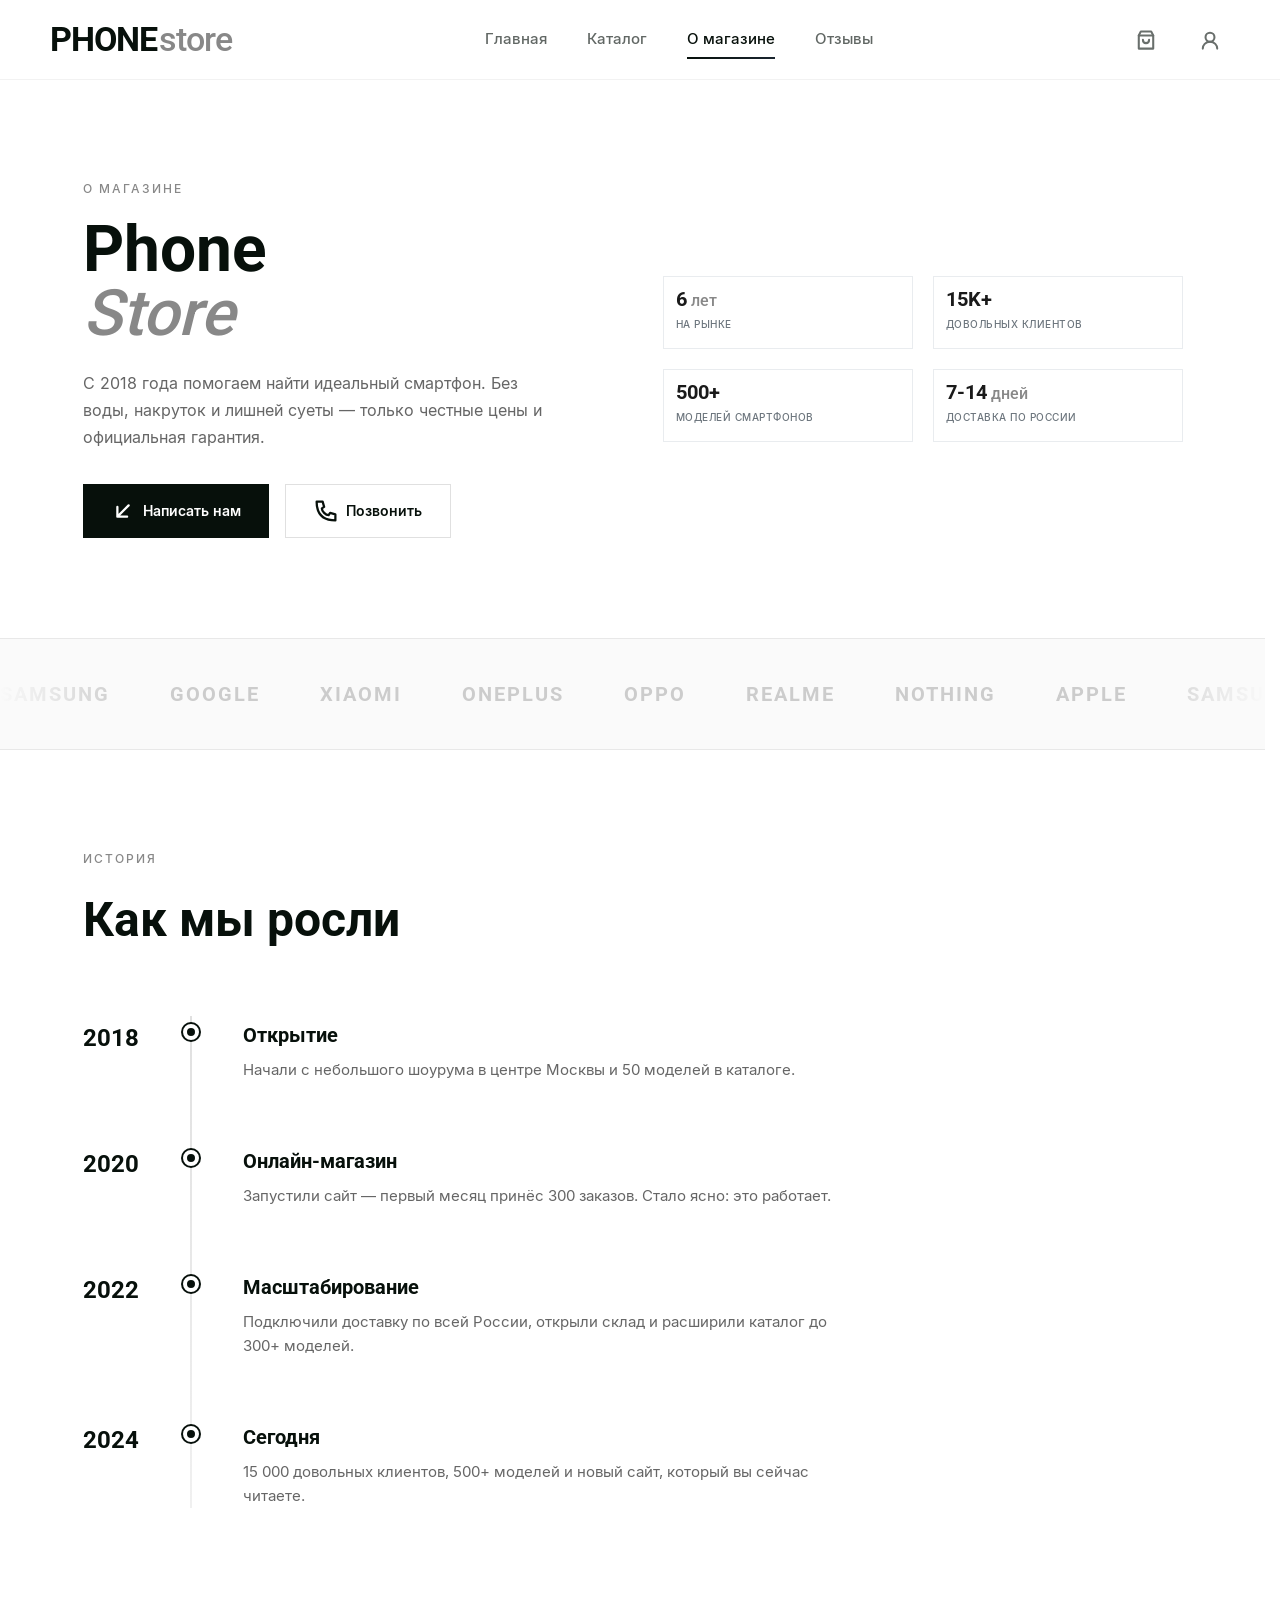
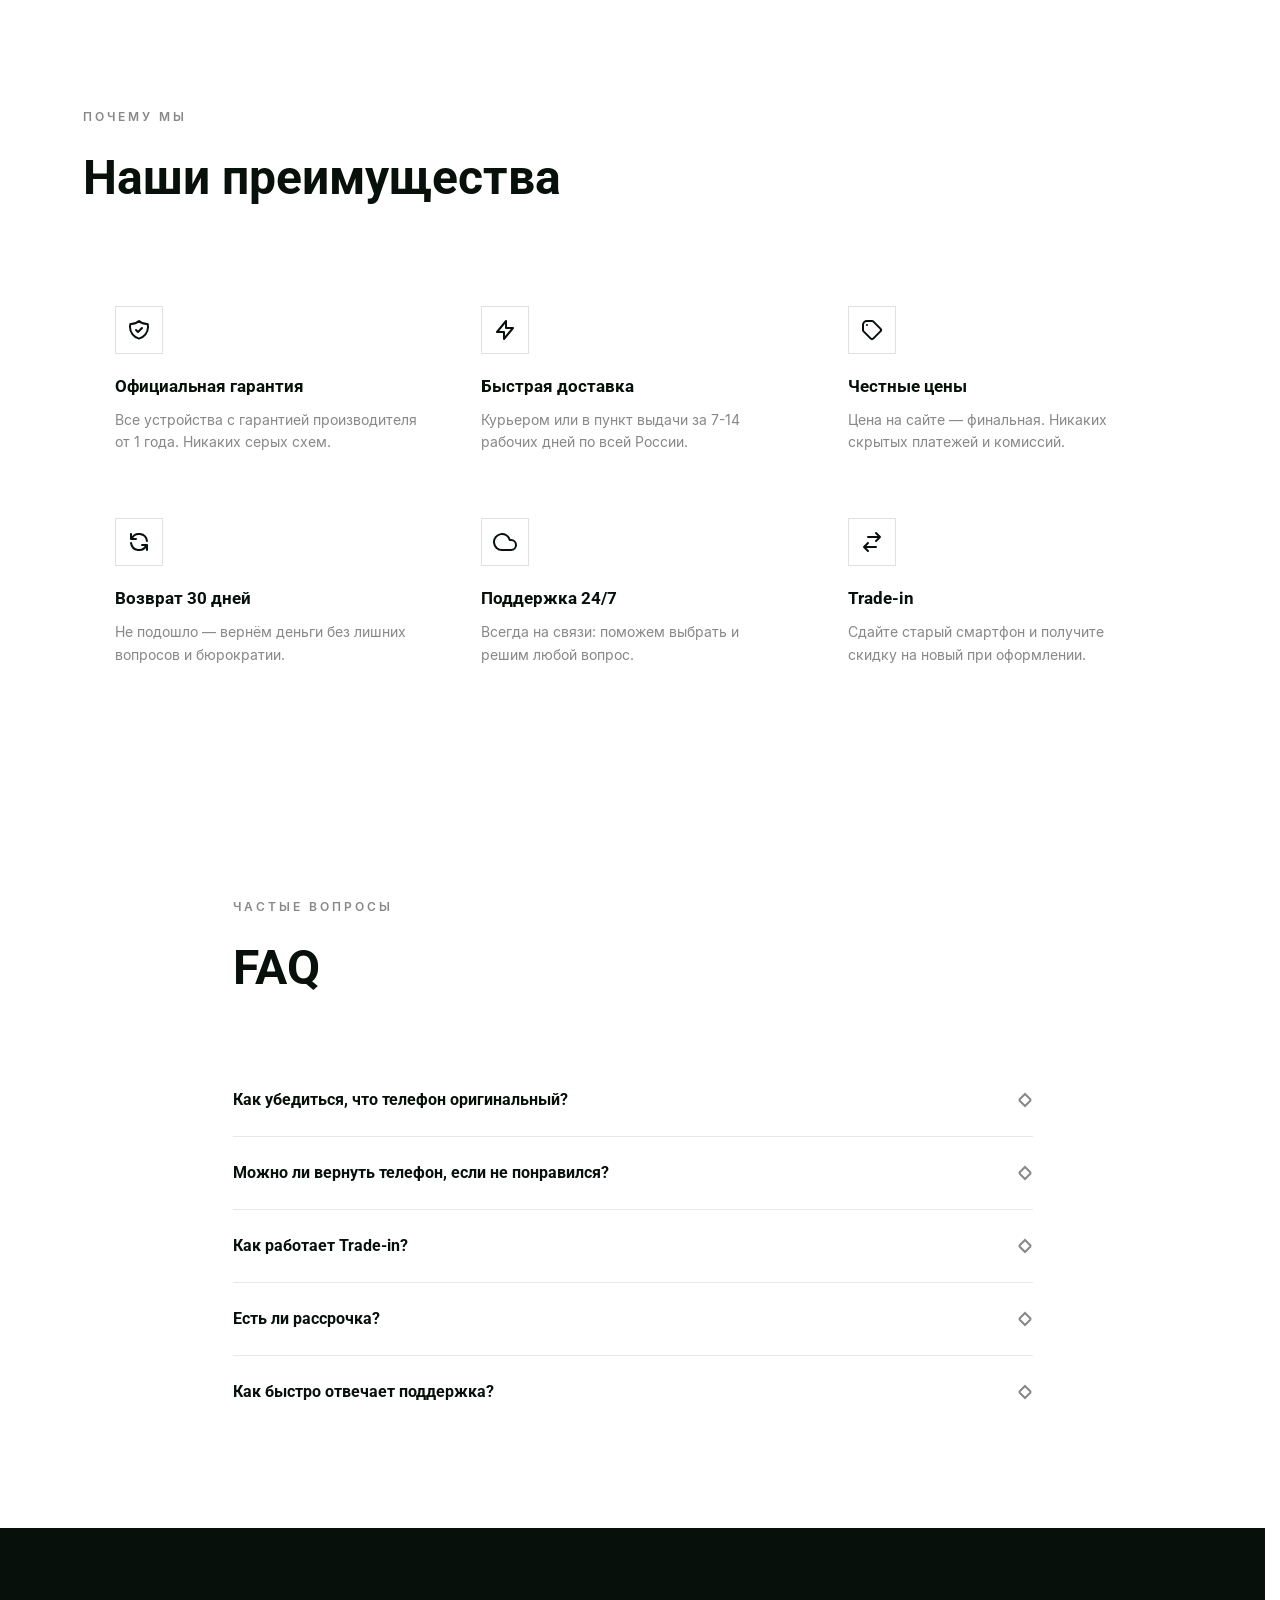
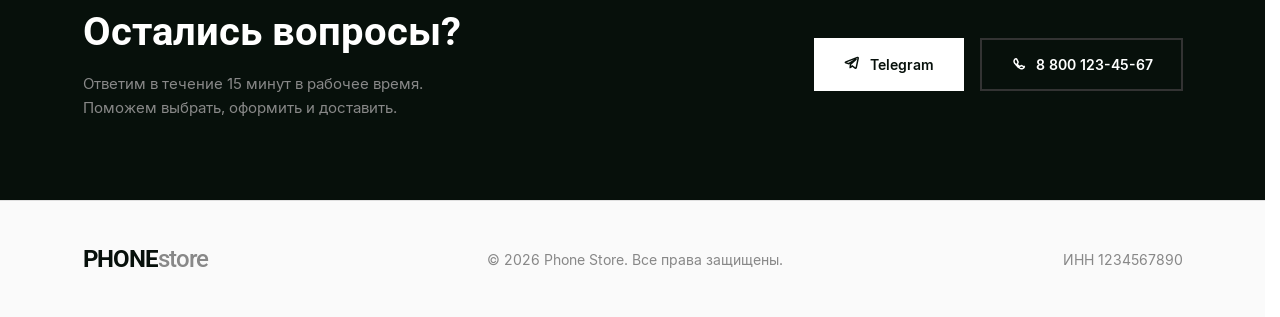
==== commit 4697ec26: "fix: небольшие правки в дизайне" ====
--- a/about_us.html
+++ b/about_us.html
@@ -10,6 +10,7 @@
     <link rel="stylesheet" href="styles/style.css">
     <link rel="stylesheet" href="styles/responsive.css">
     <script src="js/main.js" defer></script>
+    <script src="js/about.js" defer></script>
 </head>
 
 <body>
@@ -103,7 +104,7 @@
                             <div class="stat-card__label">МОДЕЛЕЙ СМАРТФОНОВ</div>
                         </div>
                         <div class="stat-card">
-                            <div class="stat-card__value">1-2<span>дня</span></div>
+                            <div class="stat-card__value">7-14<span>дней</span></div>
                             <div class="stat-card__label">ДОСТАВКА ПО РОССИИ</div>
                         </div>
                     </div>
@@ -207,7 +208,7 @@
                         </div>
                         <h3 class="advantage-card__title">Быстрая доставка</h3>
                         <p class="advantage-card__text">
-                            Курьером или в пункт выдачи за 1-2 рабочих дня по всей России.
+                            Курьером или в пункт выдачи за 7-14 рабочих дней по всей России.
                         </p>
                     </div>
                     <div class="advantage-card">
@@ -229,7 +230,7 @@
                                     d="M4 4v5h.582m15.356 2A8.001 8.001 0 004.582 9m0 0H9m11 11v-5h-.581m0 0a8.003 8.003 0 01-15.357-2m15.357 2H15" />
                             </svg>
                         </div>
-                        <h3 class="advantage-card__title">Возврат 14 дней</h3>
+                        <h3 class="advantage-card__title">Возврат 30 дней</h3>
                         <p class="advantage-card__text">
                             Не подошло — вернём деньги без лишних вопросов и бюрократии.
                         </p>
@@ -286,7 +287,7 @@
                             </svg>
                         </button>
                         <div class="faq__answer">
-                            <p>Да, вы можете вернуть устройство в течение 14 дней с момента покупки. Телефон должен быть
+                            <p>Да, вы можете вернуть устройство в течение 30 дней с момента покупки. Телефон должен быть
                                 в оригинальной упаковке и без следов использования.</p>
                         </div>
                     </div>
@@ -333,34 +334,39 @@
             </div>
         </section>
         <section class="contact-cta">
-    <div class="container">
-        <div class="contact-cta__content">
-            <div class="contact-cta__text">
-                <h2 class="contact-cta__title">Остались вопросы?</h2>
-                <p class="contact-cta__description">
-                    Ответим в течение 15 минут в рабочее время.<br>
-                    Поможем выбрать, оформить и доставить.
-                </p>
-            </div>
-            
-            <div class="contact-cta__buttons">
-                <a href="https://t.me/phonestore" class="contact-cta__btn contact-cta__btn--white" target="_blank">
-                    <svg width="16" height="16" viewBox="0 0 16 16" fill="none" stroke="currentColor" stroke-width="1.5">
-                        <path d="M13.442 1.406L1.938 5.844c-.782.315-.778.751-.144.946l2.944.918 6.818-4.302c.322-.193.616-.088.374.125l-5.522 4.983-.202 3.021c.296 0 .426-.136.59-.296l1.42-1.378 2.952 2.18c.544.298.934.145 1.07-.504l1.94-9.136c.198-.792-.304-1.154-.82-.914z"/>
-                    </svg>
-                    Telegram
-                </a>
-                
-                <a href="tel:88001234567" class="contact-cta__btn contact-cta__btn--outline">
-                    <svg width="16" height="16" viewBox="0 0 16 16" fill="none" stroke="currentColor" stroke-width="1.5">
-                        <path d="M14.625 11.063l-2.5-1.25-.445-.222-.438.078c-.266.047-.65.156-1.031.539l-.259.258c-.078.078-.219.094-.32.031-.875-.531-1.875-1.531-2.406-2.406-.063-.109-.047-.242.031-.32l.258-.258c.383-.383.492-.766.539-1.031l.078-.438-.222-.445-1.25-2.5C6.5 2.812 6.312 2.75 6.125 2.75h-.25c-.187 0-.5.062-.812.312-.313.25-.625.625-.813 1.125-.187.5-.25 1.062-.125 1.625.125.562.375 1.125.75 1.625 1.25 1.75 2.812 3.312 4.562 4.562.5.375 1.063.625 1.625.75.563.125 1.125.062 1.625-.125.5-.188.875-.5 1.125-.812.312-.313.375-.625.375-.813v-.25c0-.187-.062-.375-.25-.5z"/>
-                    </svg>
-                    8 800 123-45-67
-                </a>
-            </div>
-        </div>
-    </div>
-</section>
+            <div class="container">
+                <div class="contact-cta__content">
+                    <div class="contact-cta__text">
+                        <h2 class="contact-cta__title">Остались вопросы?</h2>
+                        <p class="contact-cta__description">
+                            Ответим в течение 15 минут в рабочее время.<br>
+                            Поможем выбрать, оформить и доставить.
+                        </p>
+                    </div>
+
+                    <div class="contact-cta__buttons">
+                        <a href="https://t.me/phonestore" class="contact-cta__btn contact-cta__btn--white"
+                            target="_blank">
+                            <svg width="16" height="16" viewBox="0 0 16 16" fill="none" stroke="currentColor"
+                                stroke-width="1.5">
+                                <path
+                                    d="M13.442 1.406L1.938 5.844c-.782.315-.778.751-.144.946l2.944.918 6.818-4.302c.322-.193.616-.088.374.125l-5.522 4.983-.202 3.021c.296 0 .426-.136.59-.296l1.42-1.378 2.952 2.18c.544.298.934.145 1.07-.504l1.94-9.136c.198-.792-.304-1.154-.82-.914z" />
+                            </svg>
+                            Telegram
+                        </a>
+
+                        <a href="tel:88001234567" class="contact-cta__btn contact-cta__btn--outline">
+                            <svg width="16" height="16" viewBox="0 0 16 16" fill="none" stroke="currentColor"
+                                stroke-width="1.5">
+                                <path
+                                    d="M14.625 11.063l-2.5-1.25-.445-.222-.438.078c-.266.047-.65.156-1.031.539l-.259.258c-.078.078-.219.094-.32.031-.875-.531-1.875-1.531-2.406-2.406-.063-.109-.047-.242.031-.32l.258-.258c.383-.383.492-.766.539-1.031l.078-.438-.222-.445-1.25-2.5C6.5 2.812 6.312 2.75 6.125 2.75h-.25c-.187 0-.5.062-.812.312-.313.25-.625.625-.813 1.125-.187.5-.25 1.062-.125 1.625.125.562.375 1.125.75 1.625 1.25 1.75 2.812 3.312 4.562 4.562.5.375 1.063.625 1.625.75.563.125 1.125.062 1.625-.125.5-.188.875-.5 1.125-.812.312-.313.375-.625.375-.813v-.25c0-.187-.062-.375-.25-.5z" />
+                            </svg>
+                            8 800 123-45-67
+                        </a>
+                    </div>
+                </div>
+            </div>
+        </section>
     </main>
     <footer class="footer">
         <div class="container">
--- a/styles/style.css
+++ b/styles/style.css
@@ -1,5 +1,28 @@
 body {
     overflow-x: hidden;
+}
+
+/*Уведомления*/
+.notification {
+    position: fixed;
+    top: 100px;
+    right: 20px;
+    padding: 16px 24px;
+    font-family: var(--font-ui);
+    font-weight: 500;
+    z-index: 10000;
+    box-shadow: 0 4px 12px rgba(0, 0, 0, 0.15);
+    animation: slideIn 0.3s ease;
+}
+
+.notification--success {
+    background: #27ae60;
+    color: #fff;
+}
+
+.notification--error {
+    background: #e74c3c;
+    color: #fff;
 }
 
 /*Карточка товара*/
@@ -54,6 +77,8 @@
     padding-top: 100%;
     background: #f8f8f8;
     overflow: hidden;
+    margin-top: 15px;
+    margin-bottom: 15px;
 }
 
 .product-card__image {
@@ -172,27 +197,44 @@
     transform: rotate(-90deg) scale(0.5);
 }
 
-/*Уведомления*/
-.notification {
-    position: fixed;
-    top: 100px;
-    right: 20px;
-    padding: 16px 24px;
-    font-family: var(--font-ui);
+.product-card__rating {
+    display: flex;
+    align-items: center;
+    gap: 4px;
+    margin-bottom: 12px;
+    font-family: var(--font-ui);
+}
+
+.product-card__star {
+    color: #ffc107;
+}
+
+.product-card__rating-value {
+    font-size: 13px;
     font-weight: 500;
-    z-index: 10000;
-    box-shadow: 0 4px 12px rgba(0, 0, 0, 0.15);
-    animation: slideIn 0.3s ease;
-}
-
-.notification--success {
-    background: #27ae60;
-    color: #fff;
-}
-
-.notification--error {
-    background: #e74c3c;
-    color: #fff;
+    color: #07100B;
+}
+
+.product-card__rating-count {
+    font-size: 12px;
+    color: #999;
+}
+
+/* product.css */
+.product-reviews__empty {
+    text-align: center;
+    padding: 60px 20px;
+    color: #999;
+}
+
+.product-reviews__empty svg {
+    margin-bottom: 20px;
+    opacity: 0.5;
+}
+
+.product-reviews__empty p {
+    margin: 10px 0;
+    font-size: 18px;
 }
 
 @keyframes slideIn {
@@ -527,6 +569,46 @@
 }
 
 /*Основной контент*/
+/* Кнопка с хитами */
+.bestsellers__error {
+    grid-column: 1 / -1;
+    text-align: center;
+    padding: 40px;
+}
+
+.bestsellers__error p {
+    font-family: var(--font-ui);
+    color: #e74c3c;
+    margin: 0 0 16px;
+}
+
+/* Кнопка повтора */
+.bestsellers__retry {
+    margin-top: 16px;
+    padding: 8px 16px;
+    background: #07100B;
+    color: #fff;
+    border: none;
+    border-radius: 4px;
+    cursor: pointer;
+    font-family: var(--font-ui);
+    font-size: 14px;
+    transition: opacity 0.2s ease;
+}
+
+.bestsellers__retry:hover {
+    opacity: 0.9;
+}
+
+.bestsellers__retry:active {
+    opacity: 0.8;
+}
+
+.bestsellers__retry:disabled {
+    opacity: 0.5;
+    cursor: not-allowed;
+}
+
 /*Hero-блок*/
 .hero {
     width: 100%;
@@ -1529,4 +1611,3445 @@
     border-color: #fff;
     background: rgba(255, 255, 255, 0.05);
     transform: translateY(-2px);
+}
+
+/*Стили страницы отзывы*/
+.reviews {
+    padding: 100px 0;
+    background-color: #fff;
+    margin-top: 80px;
+}
+
+.reviews .container {
+    max-width: 1200px;
+    margin: 0 auto;
+    padding: 0 50px;
+}
+
+.reviews__header {
+    display: flex;
+    justify-content: space-between;
+    align-items: flex-start;
+    margin-bottom: 60px;
+    gap: 40px;
+}
+
+.reviews__label {
+    display: block;
+    font-family: var(--font-ui);
+    font-size: 12px;
+    font-weight: 600;
+    color: #888;
+    letter-spacing: 3px;
+    margin-bottom: 16px;
+    text-transform: uppercase;
+}
+
+.reviews__title {
+    font-family: var(--font-header);
+    font-size: 48px;
+    font-weight: 900;
+    color: #07100B;
+    margin: 0;
+    line-height: 1.1;
+}
+
+.reviews__rating {
+    text-align: right;
+    flex-shrink: 0;
+}
+
+.reviews__rating-value {
+    font-family: var(--font-header);
+    font-size: 64px;
+    font-weight: 900;
+    color: #07100B;
+    line-height: 1;
+}
+
+.reviews__rating-stars {
+    font-size: 20px;
+    color: #FFB800;
+    letter-spacing: 2px;
+    margin: 8px 0 4px 0;
+}
+
+.reviews__rating-count {
+    font-family: var(--font-ui);
+    font-size: 14px;
+    color: #888;
+}
+
+.reviews__grid {
+    display: grid;
+    grid-template-columns: repeat(3, 1fr);
+    gap: 24px;
+}
+
+.review-card {
+    background: #fff;
+    border: 1px solid #e8e8e8;
+    padding: 28px;
+    min-width: 0;
+    max-width: 100%;
+    overflow-wrap: break-word;
+    word-wrap: break-word;
+    word-break: break-word;
+    hyphens: auto;
+}
+
+.review-card__header {
+    display: flex;
+    justify-content: space-between;
+    align-items: flex-start;
+    margin-bottom: 16px;
+    gap: 16px;
+    min-width: 0;
+}
+
+.review-card__user {
+    display: flex;
+    align-items: flex-start;
+    gap: 12px;
+    min-width: 0;
+    flex: 1;
+}
+
+.review-card__avatar {
+    width: 44px;
+    height: 44px;
+    background: #07100B;
+    color: #fff;
+    border-radius: 50%;
+    display: flex;
+    align-items: center;
+    justify-content: center;
+    font-family: var(--font-ui);
+    font-size: 13px;
+    font-weight: 700;
+    flex-shrink: 0;
+}
+
+.review-card__user-info {
+    flex: 1;
+    min-width: 0;
+}
+
+.review-card__name {
+    font-family: var(--font-header);
+    font-size: 15px;
+    font-weight: 700;
+    color: #07100B;
+    margin-bottom: 2px;
+    overflow-wrap: break-word;
+    word-wrap: break-word;
+}
+
+.review-card__date {
+    font-family: var(--font-ui);
+    font-size: 12px;
+    color: #888;
+    overflow-wrap: break-word;
+    word-wrap: break-word;
+}
+
+.review-card__rating {
+    font-size: 16px;
+    color: #FFB800;
+    letter-spacing: 2px;
+    flex-shrink: 0;
+}
+
+/*КНОПКА "ЗАГРУЗИТЬ ЕЩЁ"*/
+.reviews__load-more {
+    display: flex;
+    justify-content: center;
+    margin-top: 48px;
+}
+
+.reviews__btn {
+    display: inline-flex;
+    align-items: center;
+    justify-content: center;
+    padding: 14px 40px;
+    font-family: var(--font-ui);
+    font-size: 14px;
+    font-weight: 600;
+    background-color: #07100B;
+    border: none;
+    color: #fff;
+    border-radius: 0;
+    cursor: pointer;
+    transition: all 0.3s ease;
+    text-transform: uppercase;
+    letter-spacing: 0.5px;
+    transition: opacity 0.2s ease;
+}
+
+.reviews__btn:hover {
+    opacity: 0.85;
+}
+
+.reviews__btn:active {
+    transform: translateY(0);
+}
+
+.reviews__btn--loading {
+    position: relative;
+    color: transparent;
+    pointer-events: none;
+}
+
+.reviews__btn--loading::after {
+    content: '';
+    position: absolute;
+    width: 20px;
+    height: 20px;
+    border: 2px solid #07100B;
+    border-top-color: transparent;
+    border-radius: 50%;
+    animation: spin 0.8s linear infinite;
+}
+
+@keyframes spin {
+    to {
+        transform: rotate(360deg);
+    }
+}
+
+.reviews__load-more--hidden {
+    display: none;
+}
+
+.reviews__form-section {
+    padding: 60px 0;
+    background-color: #ffffff;
+    /* Белый фон */
+    /* Убрана border-top */
+}
+
+.review-form {
+    max-width: 720px;
+    margin: 0 auto;
+    background: #ffffff;
+    padding: 32px;
+    /* Убран border-radius */
+    box-shadow: none;
+    /* Убрана тень */
+}
+
+.review-form__title {
+    font-family: var(--font-header);
+    /* Используем переменную шрифта заголовков */
+    font-size: 22px;
+    font-weight: 600;
+    margin-bottom: 24px;
+    color: #111;
+    text-align: center;
+}
+
+.review-form__message {
+    padding: 14px 16px;
+    /* Убран border-radius */
+    margin-bottom: 20px;
+    font-family: var(--font-ui);
+    /* Используем переменную шрифта UI */
+    font-size: 14px;
+    line-height: 1.5;
+    text-align: center;
+    display: none;
+}
+
+.review-form__message--visible {
+    display: block;
+}
+
+.review-form__message--info {
+    background-color: #eff6ff;
+    color: #1e40af;
+    border: 1px solid #bfdbfe;
+}
+
+.review-form__message--warning {
+    background-color: #fffbeb;
+    color: #92400e;
+    border: 1px solid #fde68a;
+}
+
+.review-form__rating {
+    display: flex;
+    align-items: center;
+    gap: 16px;
+    margin-bottom: 20px;
+    flex-wrap: wrap;
+}
+
+.review-form__rating-label {
+    font-family: var(--font-ui);
+    font-size: 15px;
+    font-weight: 500;
+    color: #374151;
+}
+
+.review-form__stars {
+    display: flex;
+    flex-direction: row-reverse;
+    gap: 4px;
+}
+
+.review-form__star-input {
+    display: none;
+}
+
+.review-form__star {
+    font-size: 28px;
+    color: #d1d5db;
+    cursor: pointer;
+    transition: color 0.2s ease, transform 0.1s ease;
+    user-select: none;
+}
+
+.review-form__star:hover,
+.review-form__star:hover~.review-form__star,
+.review-form__star-input:checked~.review-form__star {
+    color: #f59e0b;
+}
+
+.review-form__star-input:checked~.review-form__star {
+    transform: scale(1.1);
+}
+
+.review-form__textarea {
+    width: 100%;
+    padding: 12px 16px;
+    border: 1px solid #e5e7eb;
+    /* Убран border-radius */
+    font-family: var(--font-ui);
+    font-size: 15px;
+    resize: vertical;
+    min-height: 110px;
+    transition: border-color 0.2s ease, box-shadow 0.2s ease;
+}
+
+.review-form__textarea:focus {
+    outline: none;
+    border-color: #111;
+    box-shadow: 0 0 0 3px rgba(0, 0, 0, 0.05);
+}
+
+.review-form__counter {
+    text-align: right;
+    font-family: var(--font-ui);
+    font-size: 12px;
+    color: #6b7280;
+    margin-top: 6px;
+    transition: color 0.2s ease;
+}
+
+.review-form__submit {
+    width: 100%;
+    padding: 14px;
+    background-color: #111;
+    color: #fff;
+    border: none;
+    /* Убран border-radius */
+    font-family: var(--font-ui);
+    font-size: 16px;
+    font-weight: 500;
+    cursor: pointer;
+    transition: background-color 0.2s ease, transform 0.1s ease;
+    margin-top: 16px;
+}
+
+.review-form__submit:hover {
+    background-color: #333;
+}
+
+.review-form__submit:active {
+    transform: scale(0.98);
+}
+
+.review-form__submit:disabled {
+    background-color: #9ca3af;
+    cursor: not-allowed;
+    transform: none;
+}
+
+/* Заблокированная форма */
+.review-form--disabled {
+    opacity: 0.6;
+    pointer-events: none;
+}
+
+.review-form__textarea:disabled,
+.review-form__star-input:disabled~.review-form__star {
+    cursor: not-allowed;
+    opacity: 0.5;
+}
+
+.review-form__submit:disabled {
+    background-color: #9ca3af;
+    cursor: not-allowed;
+}
+
+/* СТРАНИЦА КАТАЛОГА - ОСНОВНЫЕ СТИЛИ */
+.catalog__empty {
+    grid-column: 1 / -1;
+    text-align: center;
+    padding: 40px;
+}
+
+.catalog__empty p {
+    font-family: var(--font-ui);
+    color: #666;
+    margin: 0;
+}
+
+/*Ошибка загрузки каталога*/
+.catalog__error {
+    grid-column: 1 / -1;
+    text-align: center;
+    padding: 40px;
+}
+
+.catalog__error p {
+    font-family: var(--font-ui);
+    color: #e74c3c;
+    margin: 0 0 16px;
+}
+
+.catalog__retry-btn {
+    margin-top: 16px;
+    padding: 10px 20px;
+    background: #07100B;
+    color: #fff;
+    border: none;
+    border-radius: 4px;
+    cursor: pointer;
+    font-family: var(--font-ui);
+    font-size: 14px;
+    transition: opacity 0.2s ease;
+}
+
+.catalog__retry-btn:hover {
+    opacity: 0.9;
+}
+
+.catalog__retry-btn:active {
+    opacity: 0.8;
+}
+
+/*Анимация загрузки каталога*/
+.catalog__loading {
+    grid-column: 1 / -1;
+    text-align: center;
+    padding: 40px;
+}
+
+.catalog__loading .spinner {
+    width: 32px;
+    height: 32px;
+    border: 3px solid rgba(0, 0, 0, 0.1);
+    border-top-color: #07100B;
+    border-radius: 50%;
+    animation: spinner-rotate 0.6s linear infinite;
+    margin: 0 auto 16px;
+}
+
+.catalog__loading p {
+    font-family: var(--font-ui);
+    color: #666;
+    margin: 0;
+}
+
+@keyframes spinner-rotate {
+    to {
+        transform: rotate(360deg);
+    }
+}
+
+.catalog {
+    padding: 40px 0 80px;
+    margin-top: 80px;
+}
+
+.catalog__container {
+    max-width: 1200px;
+    margin: 0 auto;
+    padding: 0 20px;
+}
+
+.catalog__header {
+    display: flex;
+    justify-content: space-between;
+    align-items: flex-start;
+    margin-bottom: 30px;
+}
+
+.catalog__title-block {
+    display: flex;
+    flex-direction: column;
+    gap: 8px;
+}
+
+.catalog__title {
+    font-family: var(--font-header);
+    font-size: 32px;
+    font-weight: 700;
+    line-height: 1.2;
+    margin: 0;
+    color: #07100B;
+}
+
+.catalog__count {
+    font-family: var(--font-ui);
+    font-size: 14px;
+    color: #666;
+    margin: 0;
+}
+
+.catalog__filters-toggle {
+    display: flex;
+    align-items: center;
+    gap: 8px;
+    padding: 12px 20px;
+    background: #fff;
+    border: 1px solid #e0e0e0;
+    cursor: pointer;
+    font-family: var(--font-ui);
+    font-size: 14px;
+    font-weight: 500;
+    color: #07100B;
+    transition: all 0.2s ease;
+}
+
+.catalog__filters-toggle:hover {
+    border-color: #07100B;
+}
+
+/* Иконка фильтров (три линии) */
+.catalog__filters-icon {
+    width: 20px;
+    height: 20px;
+    stroke: currentColor;
+}
+
+.catalog__filters-text {
+    font-weight: 500;
+}
+
+.catalog__filters {
+    display: none;
+    margin-bottom: 30px;
+    padding: 30px;
+    background: #fff;
+    border: 1px solid #e0e0e0;
+    position: relative;
+}
+
+.catalog__filters.is-active {
+    display: block;
+}
+
+.catalog__filters-close {
+    display: none;
+    position: absolute;
+    top: 16px;
+    right: 16px;
+    width: 40px;
+    height: 40px;
+    align-items: center;
+    justify-content: center;
+    background: #fff;
+    border: 1px solid #e0e0e0;
+    cursor: pointer;
+    font-size: 24px;
+    font-family: var(--font-ui);
+    color: #07100B;
+    z-index: 10;
+    transition: all 0.2s ease;
+    padding: 0;
+    line-height: 1;
+}
+
+.catalog__filters-close:hover {
+    background: #f5f5f5;
+    transform: rotate(90deg);
+}
+
+.filters__group {
+    margin-bottom: 30px;
+}
+
+.filters__group:last-child {
+    margin-bottom: 0;
+}
+
+.filters__title {
+    font-family: var(--font-ui);
+    font-size: 12px;
+    font-weight: 600;
+    text-transform: uppercase;
+    color: #666;
+    margin-bottom: 12px;
+    letter-spacing: 0.5px;
+}
+
+.filters__tags {
+    display: flex;
+    flex-wrap: wrap;
+    gap: 8px;
+}
+
+.filters__tag {
+    padding: 8px 16px;
+    background: #fff;
+    border: 1px solid #e0e0e0;
+    font-family: var(--font-ui);
+    font-size: 14px;
+    color: #07100B;
+    cursor: pointer;
+    transition: all 0.2s ease;
+}
+
+.filters__tag:hover {
+    border-color: #07100B;
+}
+
+.filters__tag.is-active {
+    background: #07100B;
+    color: #fff;
+    border-color: #07100B;
+}
+
+.filters__price-inputs {
+    display: flex;
+    gap: 12px;
+}
+
+.filters__price-field {
+    flex: 1;
+}
+
+.filters__price-label {
+    display: block;
+    font-family: var(--font-ui);
+    font-size: 12px;
+    color: #666;
+    margin-bottom: 6px;
+}
+
+.filters__price-input {
+    width: 100%;
+    padding: 10px 12px;
+    border: 1px solid #e0e0e0;
+    font-family: var(--font-ui);
+    font-size: 14px;
+    color: #07100B;
+    transition: border-color 0.2s ease;
+}
+
+.filters__price-input:focus {
+    outline: none;
+    border-color: #07100B;
+}
+
+.filters__actions {
+    margin-top: 30px;
+    padding-top: 30px;
+}
+
+.filters__apply-btn {
+    width: 100%;
+    padding: 14px 24px;
+    background: #07100B;
+    color: #fff;
+    border: none;
+    font-family: var(--font-ui);
+    font-size: 14px;
+    font-weight: 600;
+    cursor: pointer;
+    transition: all 0.2s ease;
+}
+
+.filters__apply-btn:hover {
+    background: #1a2a22;
+    transform: translateY(-1px);
+}
+
+.filters__apply-btn:active {
+    transform: translateY(0);
+}
+
+.filters__reset-btn {
+    display: block;
+    margin-top: 12px;
+    margin-left: 0;
+    background-color: #f5f5f5;
+    color: #111111;
+    border: 1px solid #e0e0e0;
+    font-size: 13px;
+    font-weight: 500;
+    line-height: 1.5;
+    padding: 6px 12px;
+    cursor: pointer;
+    transition: all 0.2s ease;
+    font-family: var(--font-ui);
+}
+
+.filters__reset-btn:hover {
+    background-color: #e8e8e8;
+    border-color: #cccccc;
+}
+
+.filters__reset-btn:active {
+    background-color: #dcdcdc;
+    transform: translateY(1px);
+}
+
+.catalog__sort {
+    margin-bottom: 30px;
+    display: flex;
+    justify-content: flex-end;
+}
+
+.catalog__select {
+    padding: 10px 40px 10px 16px;
+    background: #fff;
+    border: 1px solid #e0e0e0;
+    font-family: var(--font-ui);
+    font-size: 14px;
+    color: #07100B;
+    cursor: pointer;
+    appearance: none;
+    background-image: url("data:image/svg+xml,%3Csvg width='12' height='12' viewBox='0 0 12 12'%3E%3Cpath fill='%23666' d='M6 8L1 3h10z'/%3E%3C/svg%3E");
+    background-repeat: no-repeat;
+    background-position: right 16px center;
+    transition: border-color 0.2s ease;
+}
+
+.catalog__select:hover {
+    border-color: #07100B;
+}
+
+.catalog__select:focus {
+    outline: none;
+    border-color: #07100B;
+}
+
+.catalog__grid {
+    display: grid;
+    grid-template-columns: repeat(4, 1fr);
+    gap: 24px;
+}
+
+@media (hover: hover) {
+    .product-card:hover {
+        transform: translateY(-4px);
+        box-shadow: 0 12px 24px rgba(0, 0, 0, 0.08);
+    }
+}
+
+.cart-empty {
+    display: flex;
+    flex-direction: column;
+    align-items: center;
+    justify-content: center;
+    min-height: 100vh;
+    text-align: center;
+    background-color: #fff;
+}
+
+.cart-empty__icon {
+    width: 64px;
+    height: 64px;
+    margin-bottom: 24px;
+    color: #B8B8B8;
+}
+
+.cart-empty__title {
+    font-family: var(--font-header);
+    font-size: 24px;
+    font-weight: 600;
+    color: #07100B;
+    margin: 0 0 8px 0;
+    line-height: 1.2;
+}
+
+.cart-empty__text {
+    font-family: var(--font-ui);
+    font-size: 15px;
+    color: #858585;
+    margin: 0 0 32px 0;
+    line-height: 1.5;
+}
+
+.cart-empty__btn {
+    font-family: var(--font-ui);
+    display: inline-flex;
+    align-items: center;
+    justify-content: center;
+    gap: 10px;
+    padding: 14px 28px;
+    background-color: #07100B;
+    color: #fff;
+    text-decoration: none;
+    font-size: 15px;
+    font-weight: 500;
+    border: none;
+    cursor: pointer;
+    transition: opacity 0.2s ease;
+}
+
+.cart-empty__btn:hover {
+    opacity: 0.85;
+}
+
+.cart-empty__btn svg {
+    flex-shrink: 0;
+    transition: transform 0.2s ease;
+}
+
+.cart-empty__btn:hover svg {
+    transform: translateX(4px);
+}
+
+/* Блок Cart */
+.cart {
+    padding-top: 100px;
+    max-width: 1200px;
+    margin: 0 auto;
+    font-family: var(--font-ui);
+    min-height: 100vh;
+    padding-left: 20px;
+    padding-right: 20px;
+}
+
+.cart__title {
+    font-size: 32px;
+    font-weight: 800;
+    margin: 0 0 30px 0;
+    font-family: var(--font-header);
+}
+
+.cart__container {
+    display: flex;
+    gap: 30px;
+    align-items: flex-start;
+    margin-bottom: 30px;
+}
+
+.cart__items {
+    flex: 1;
+    display: flex;
+    flex-direction: column;
+    gap: 16px;
+}
+
+.cart__item {
+    display: flex;
+    align-items: center;
+    padding: 20px;
+    border: 1px solid #e0e0e0;
+    background-color: #fff;
+    position: relative;
+}
+
+.cart__item-image img {
+    width: 80px;
+    height: 80px;
+    object-fit: contain;
+    border-radius: 0;
+}
+
+.cart__item-content {
+    flex: 1;
+    margin-left: 24px;
+    display: flex;
+    flex-direction: column;
+    gap: 16px;
+}
+
+.cart__item-info {
+    display: flex;
+    flex-direction: column;
+    gap: 4px;
+}
+
+.cart__item-brand {
+    font-size: 12px;
+    color: #666;
+    font-family: var(--font-ui);
+}
+
+.cart__item-name {
+    font-size: 16px;
+    font-weight: 600;
+    font-family: var(--font-ui);
+}
+
+.cart__item-controls {
+    display: flex;
+    align-items: center;
+    gap: 0;
+    width: fit-content;
+}
+
+.cart__btn-minus,
+.cart__btn-plus {
+    width: 32px;
+    height: 32px;
+    display: flex;
+    align-items: center;
+    justify-content: center;
+    background: none;
+    border: 1px solid #e0e0e0;
+    font-size: 18px;
+    cursor: pointer;
+    padding: 0;
+    color: #000;
+    font-family: var(--font-ui);
+}
+
+.cart__btn-minus {
+    border-right: none;
+}
+
+.cart__btn-plus {
+    border-left: none;
+}
+
+.cart__count {
+    font-size: 14px;
+    font-weight: 500;
+    width: 32px;
+    text-align: center;
+    height: 32px;
+    line-height: 32px;
+    border: 1px solid #e0e0e0;
+    border-left: none;
+    border-right: none;
+    font-family: var(--font-ui);
+}
+
+.cart__item-price {
+    font-size: 16px;
+    font-weight: 700;
+    margin-right: auto;
+    min-width: 100px;
+    text-align: right;
+    font-family: var(--font-ui);
+}
+
+.cart__item-remove {
+    background: none;
+    border: none;
+    font-size: 24px;
+    color: #666;
+    cursor: pointer;
+    position: absolute;
+    top: 15px;
+    right: 15px;
+    width: 24px;
+    height: 24px;
+    display: flex;
+    align-items: center;
+    justify-content: center;
+    padding: 0;
+    font-family: var(--font-ui);
+}
+
+/* Блок Итого */
+.cart__summary {
+    width: 320px;
+    border: 1px solid #e0e0e0;
+    padding: 24px;
+    border-radius: 0;
+    background-color: #fff;
+    font-family: var(--font-ui);
+    height: fit-content;
+}
+
+.cart__summary-title {
+    font-size: 20px;
+    font-weight: 700;
+    margin: 0 0 16px 0;
+    font-family: var(--font-header);
+}
+
+.cart__summary-list {
+    margin-bottom: 24px;
+    padding-bottom: 16px;
+    border-bottom: 1px solid #e0e0e0;
+}
+
+.cart__summary-row,
+.checkout__summary-row {
+    display: flex;
+    justify-content: space-between;
+    font-size: 14px;
+    margin-bottom: 8px;
+    color: #666;
+    font-family: var(--font-ui);
+}
+
+.cart__summary-row:last-child,
+.checkout__summary-row:last-child {
+    margin-bottom: 0;
+}
+
+.cart__summary-total {
+    display: flex;
+    justify-content: space-between;
+    align-items: center;
+    margin-bottom: 24px;
+}
+
+.cart__summary-total-label {
+    font-size: 18px;
+    font-weight: 700;
+    font-family: var(--font-header);
+}
+
+.cart__summary-total-price {
+    font-size: 20px;
+    font-weight: 700;
+    font-family: var(--font-header);
+}
+
+.cart__summary-info {
+    margin-bottom: 24px;
+    font-size: 13px;
+    color: #666;
+    display: flex;
+    flex-direction: column;
+    gap: 8px;
+    font-family: var(--font-ui);
+}
+
+.cart__button {
+    display: block;
+    text-align: center;
+    text-decoration: none;
+    box-sizing: border-box;
+    width: 100%;
+    padding: 16px;
+    background-color: #1a1a1a;
+    color: #fff;
+    border: none;
+    border-radius: 0;
+    font-size: 16px;
+    font-weight: 600;
+    font-family: var(--font-ui);
+    cursor: pointer;
+    margin-bottom: 16px;
+    transition: opacity 0.2s;
+}
+
+.cart__button:hover {
+    opacity: 0.9;
+}
+
+/* Кнопка очистки корзины */
+.cart__summary-clear {
+    display: flex;
+    align-items: center;
+    justify-content: center;
+    gap: 8px;
+    width: 100%;
+    padding: 12px 16px;
+    margin-bottom: 12px;
+    background: transparent;
+    border: 1px solid #e5e7eb;
+    color: #6b7280;
+    font-size: 14px;
+    font-weight: 500;
+    cursor: pointer;
+    transition: all 0.2s ease;
+}
+
+.cart__summary-clear:hover {
+    background: #fef2f2;
+    border-color: #fca5a5;
+    color: #ef4444;
+}
+
+.cart__summary-clear:active {
+    transform: scale(0.98);
+}
+
+.cart__summary-clear:disabled {
+    opacity: 0.5;
+    cursor: not-allowed;
+    pointer-events: none;
+}
+
+/* Анимация иконки при наведении */
+.cart__summary-clear:hover svg {
+    transform: rotate(-15deg);
+    transition: transform 0.2s ease;
+}
+
+/*Страница оформления заказа*/
+.checkout {
+    max-width: 1200px;
+    margin: 0 auto;
+    padding: 40px 20px;
+}
+
+.checkout__title {
+    font-size: 32px;
+    font-weight: 700;
+    font-family: var(--font-header);
+    margin-bottom: 40px;
+    color: #1a1a1a;
+    margin-top: 50px;
+}
+
+.checkout__container {
+    display: grid;
+    grid-template-columns: 1fr 380px;
+    gap: 40px;
+}
+
+.checkout__main {
+    display: flex;
+    flex-direction: column;
+    gap: 32px;
+}
+
+.checkout__section {
+    background-color: #fff;
+    border: 1px solid #e5e5e5;
+    padding: 24px;
+}
+
+.checkout__section-title {
+    font-size: 20px;
+    font-weight: 600;
+    font-family: var(--font-header);
+    margin: 0;
+    color: #1a1a1a;
+}
+
+.checkout__section-number {
+    display: inline-flex;
+    align-items: center;
+    justify-content: center;
+    min-width: 28px;
+    height: 28px;
+    padding: 0 2px;
+    background-color: #1a1a1a;
+    color: #fff;
+    border-radius: 50%;
+    font-size: 13px;
+    font-weight: 600;
+    font-family: var(--font-ui);
+    margin-right: 12px;
+    flex-shrink: 0;
+}
+
+.checkout__section-header {
+    display: flex;
+    align-items: center;
+    margin-bottom: 20px;
+}
+
+.form-group {
+    margin-bottom: 16px;
+}
+
+.form-group__label {
+    display: block;
+    font-size: 13px;
+    font-weight: 500;
+    font-family: var(--font-ui);
+    margin-bottom: 6px;
+    color: #1a1a1a;
+}
+
+.form-group__input {
+    width: 100%;
+    padding: 14px 16px;
+    border: 1px solid #e5e5e5;
+    font-size: 15px;
+    font-family: var(--font-ui);
+    transition: border-color 0.2s, box-shadow 0.2s;
+    background-color: #fff;
+}
+
+.form-group__input:focus {
+    outline: none;
+    border-color: #1a1a1a;
+}
+
+.form-group__input::placeholder {
+    color: #999;
+    font-family: var(--font-ui);
+}
+
+.form-group__input--error {
+    border-color: #e74c3c !important;
+    box-shadow: 0 0 0 3px rgba(231, 76, 60, 0.1);
+}
+
+.form-group__error-text {
+    display: none;
+    font-size: 12px;
+    font-family: var(--font-ui);
+    color: #e74c3c;
+    margin-top: 6px;
+}
+
+.form-group__error-text--visible {
+    display: block;
+}
+
+.form-row {
+    display: grid;
+    grid-template-columns: 1fr 1fr;
+    gap: 16px;
+}
+
+.delivery-methods {
+    display: flex;
+    gap: 12px;
+    margin-bottom: 20px;
+}
+
+.delivery-method__btn {
+    padding: 12px 24px;
+    border: 1px solid #e5e5e5;
+    background-color: #fff;
+    font-size: 14px;
+    font-weight: 500;
+    font-family: var(--font-ui);
+    cursor: pointer;
+    transition: all 0.2s;
+}
+
+.delivery-method__btn--active {
+    background-color: #1a1a1a;
+    color: #fff;
+    border-color: #1a1a1a;
+}
+
+.delivery-method__btn:hover:not(.delivery-method__btn--active) {
+    border-color: #1a1a1a;
+}
+
+.delivery-methods--error .delivery-method__btn {
+    border-color: #e74c3c;
+}
+
+/* Pickup List */
+.pickup-list {
+    display: flex;
+    flex-direction: column;
+    gap: 12px;
+}
+
+.pickup-item {
+    padding: 16px;
+    border: 2px solid #e5e5e5;
+    cursor: pointer;
+    transition: all 0.2s;
+    position: relative;
+}
+
+.pickup-item:hover {
+    border-color: #1a1a1a;
+    background-color: #fafafa;
+}
+
+.pickup-item--active {
+    border-color: #1a1a1a;
+    background-color: #f9f9f9;
+}
+
+.pickup-item--active::before {
+    content: '✓';
+    position: absolute;
+    top: 16px;
+    right: 16px;
+    width: 20px;
+    height: 20px;
+    background-color: #1a1a1a;
+    color: #fff;
+    border-radius: 50%;
+    display: flex;
+    align-items: center;
+    justify-content: center;
+    font-size: 11px;
+}
+
+.pickup-item__name {
+    font-size: 15px;
+    font-weight: 600;
+    font-family: var(--font-header);
+    margin-bottom: 4px;
+    color: #1a1a1a;
+    padding-right: 30px;
+}
+
+.pickup-item__info {
+    font-size: 13px;
+    font-family: var(--font-ui);
+    color: #666;
+}
+
+.pickup-list--error .pickup-item {
+    border-color: #e74c3c;
+}
+
+.card-form {
+    display: none;
+    margin-top: 16px;
+    padding-top: 16px;
+    border-top: 1px solid #e5e5e5;
+    animation: fadeIn 0.3s ease;
+}
+
+.card-form--visible {
+    display: block;
+}
+
+@keyframes fadeIn {
+    from {
+        opacity: 0;
+        transform: translateY(-4px);
+    }
+
+    to {
+        opacity: 1;
+        transform: translateY(0);
+    }
+}
+
+.card-form__row {
+    display: grid;
+    grid-template-columns: 2fr 1fr 1fr;
+    gap: 12px;
+}
+
+/* Checkbox */
+.checkbox-group {
+    margin-top: 20px;
+    margin-bottom: 24px;
+}
+
+.checkbox {
+    display: flex;
+    align-items: flex-start;
+    gap: 12px;
+    cursor: pointer;
+}
+
+.checkbox__input {
+    width: 18px;
+    height: 18px;
+    margin-top: 2px;
+    cursor: pointer;
+    accent-color: #1a1a1a;
+    flex-shrink: 0;
+}
+
+.checkbox__label {
+    font-size: 14px;
+    font-family: var(--font-ui);
+    color: #666;
+    line-height: 1.4;
+}
+
+.checkbox__link {
+    color: #0066cc;
+    text-decoration: none;
+}
+
+.checkbox__link:hover {
+    text-decoration: underline;
+}
+
+.checkbox__error {
+    display: none;
+    font-size: 12px;
+    color: #e74c3c;
+    margin-top: 8px;
+    font-family: var(--font-ui);
+}
+
+.checkbox__error--visible {
+    display: block;
+}
+
+.checkout__submit {
+    width: 100%;
+    padding: 18px;
+    background-color: #1a1a1a;
+    color: #fff;
+    border: none;
+    font-size: 16px;
+    font-weight: 600;
+    font-family: var(--font-ui);
+    cursor: pointer;
+    transition: opacity 0.2s;
+}
+
+.checkout__submit:hover {
+    opacity: 0.9;
+}
+
+.checkout__submit--disabled {
+    opacity: 0.6;
+    cursor: not-allowed;
+}
+
+.checkout__error-banner {
+    display: none;
+    background-color: #fef2f2;
+    border: 1px solid #fecaca;
+    color: #dc2626;
+    padding: 12px 16px;
+    font-size: 14px;
+    font-family: var(--font-ui);
+    margin-bottom: 24px;
+    border-radius: 4px;
+}
+
+.checkout__error-banner--visible {
+    display: block;
+}
+
+.checkout__delivery-info {
+  margin-top: 1.5rem;
+}
+
+.checkout__delivery-notice {
+  padding: 1rem 1.25rem;
+  background-color: #fff3cd;
+  border-left: 4px solid #ffc107;
+  border-radius: 4px;
+  font-size: 0.875rem;
+  line-height: 1.6;
+  color: #856404;
+  margin-bottom: 0.75rem;
+  font-family: var(--font-ui);
+}
+
+.checkout__delivery-notice strong {
+  font-weight: 600;
+}
+
+.checkout__delivery-time {
+  font-size: 0.875rem;
+  color: #666;
+  padding-left: 1rem;
+  font-family: var(--font-ui);
+}
+
+.checkout__delivery-time-item {
+  display: block;
+  margin: 0.25rem 0;
+}
+
+/*Страница профиля*/
+.page-wrapper {
+    font-family: var(--font-ui);
+    background: #f8f9fa;
+    color: #1a1a1a;
+    min-height: 100vh;
+}
+
+.profile {
+    min-height: calc(100vh - 80px);
+    padding: 30px 20px 50px;
+    padding-top: 100px;
+}
+
+.profile--hidden {
+    display: none;
+}
+
+.profile__container {
+    max-width: 1000px;
+    margin: 0 auto;
+}
+
+/* Profile Header */
+.profile__header {
+    background: #1a1a1a;
+    padding: 20px 24px;
+    margin-bottom: 20px;
+    color: #fff;
+}
+
+.profile__user {
+    display: flex;
+    align-items: center;
+    gap: 16px;
+}
+
+.profile__avatar {
+    width: 50px;
+    height: 50px;
+    background: rgba(255, 255, 255, 0.2);
+    color: #fff;
+    display: flex;
+    align-items: center;
+    justify-content: center;
+    font-size: 20px;
+    font-weight: 700;
+    font-family: var(--font-header);
+    flex-shrink: 0;
+    border-radius: 50%;
+}
+
+.profile__info {
+    flex: 1;
+}
+
+.profile__info h1 {
+    font-size: 18px;
+    font-weight: 700;
+    font-family: var(--font-header);
+    color: #fff;
+    margin-bottom: 2px;
+    line-height: 1.3;
+}
+
+.profile__email {
+    font-size: 12px;
+    font-family: var(--font-ui);
+    color: rgba(255, 255, 255, 0.8);
+}
+
+.profile__logout {
+    background: transparent;
+    border: 1px solid rgba(255, 255, 255, 0.3);
+    color: #fff;
+    padding: 6px 16px;
+    font-size: 12px;
+    font-family: var(--font-ui);
+    cursor: pointer;
+    transition: all 0.2s;
+}
+
+.profile__logout:hover {
+    background: rgba(255, 255, 255, 0.1);
+    border-color: #fff;
+}
+
+/* Tabs */
+.profile__tabs {
+    display: flex;
+    gap: 0;
+    background: #fff;
+    margin-bottom: 20px;
+    border-bottom: 2px solid #e9ecef;
+}
+
+.profile__tab {
+    flex: 1;
+    padding: 12px 16px;
+    background: none;
+    border: none;
+    font-size: 12px;
+    font-weight: 500;
+    font-family: var(--font-ui);
+    color: #6c757d;
+    cursor: pointer;
+    transition: all 0.2s;
+    border-bottom: 2px solid transparent;
+    margin-bottom: -2px;
+}
+
+.profile__tab--active {
+    color: #1a1a1a;
+    border-bottom-color: #1a1a1a;
+    font-weight: 600;
+}
+
+.profile__tab:hover:not(.profile__tab--active) {
+    color: #1a1a1a;
+}
+
+.profile__content {
+    padding-bottom: 24px;
+}
+
+.profile__section {
+    display: none;
+    animation: fadeIn 0.3s ease;
+}
+
+.profile__section--active {
+    display: block;
+}
+
+@keyframes fadeIn {
+    from {
+        opacity: 0;
+        transform: translateY(10px);
+    }
+
+    to {
+        opacity: 1;
+        transform: translateY(0);
+    }
+}
+
+/* Section Title */
+.section-title {
+    font-size: 16px;
+    font-weight: 700;
+    font-family: var(--font-header);
+    color: #1a1a1a;
+    margin-bottom: 16px;
+}
+
+/* Orders */
+.orders-list {
+    display: flex;
+    flex-direction: column;
+    gap: 12px;
+}
+
+.order-card {
+    background: #fff;
+    border: 1px solid #e9ecef;
+    padding: 16px;
+    transition: all 0.2s;
+}
+
+.order-card:hover {
+    box-shadow: 0 2px 8px rgba(0, 0, 0, 0.08);
+}
+
+.order-card__header {
+    display: flex;
+    justify-content: space-between;
+    align-items: flex-start;
+}
+
+.order-card__number {
+    font-size: 14px;
+    font-weight: 700;
+    font-family: var(--font-header);
+    color: #1a1a1a;
+    margin-bottom: 2px;
+}
+
+.order-card__date {
+    font-size: 11px;
+    font-family: var(--font-ui);
+    color: #6c757d;
+}
+
+.order-card__status {
+    display: inline-flex;
+    align-items: center;
+    padding: 3px 10px;
+    font-size: 10px;
+    font-weight: 600;
+    font-family: var(--font-ui);
+}
+
+.order-card__status::before {
+    content: '';
+    width: 4px;
+    height: 4px;
+    margin-right: 6px;
+}
+
+.order-card__status--delivered {
+    background-color: #d1f4e0;
+    color: #198754;
+}
+
+.order-card__status--delivered::before {
+    background: #198754;
+}
+
+.order-card__status--processing {
+    background-color: #fff3cd;
+    color: #856404;
+}
+
+.order-card__status--processing::before {
+    background: #856404;
+}
+
+.order-card__status--cancelled {
+    background-color: #c5320d2d;
+    color: #b3472c;
+}
+
+.order-card__status--cancelled::before {
+    background: #b42f17;
+}
+
+.order-card__status--shipped {
+    background-color: #d1ecf1;
+    color: #0c5460;
+}
+
+.order-card__status--shipped::before {
+    background: #0c5460;
+}
+
+.order-card__status--pending {
+    background-color: #fef3e2;
+    color: #b45309;
+}
+
+.order-card__status--pending::before {
+    background: #f59e0b;
+}
+
+.order-card__status--new {
+    background-color: #F0FDF4;
+    color: #166534;
+}
+
+.order-card__status--new::before {
+    background: #22C55E;
+}
+
+.order-card__items {
+    margin-bottom: 12px;
+}
+
+.order-card__item {
+    display: flex;
+    justify-content: space-between;
+    align-items: center;
+    padding: 8px 0;
+    border-bottom: 1px solid #e9ecef;
+    font-size: 12px;
+    font-family: var(--font-ui);
+}
+
+.order-card__item:last-child {
+    border-bottom: none;
+}
+
+.order-card__item-name {
+    color: #1a1a1a;
+    font-weight: 500;
+}
+
+.order-card__item-qty {
+    color: #6c757d;
+    margin: 0 6px;
+    font-size: 11px;
+}
+
+.order-card__item-price {
+    font-weight: 600;
+    color: #1a1a1a;
+}
+
+.order-card__total {
+    display: flex;
+    justify-content: space-between;
+    align-items: center;
+    padding-top: 12px;
+    border-top: 2px solid #1a1a1a;
+    margin-top: 8px;
+}
+
+.order-card__total-label {
+    font-size: 12px;
+    font-weight: 700;
+    font-family: var(--font-header);
+    color: #1a1a1a;
+}
+
+.order-card__total-price {
+    font-size: 16px;
+    font-weight: 700;
+    font-family: var(--font-header);
+    color: #1a1a1a;
+}
+
+.order-card__actions {
+    margin-top: 12px;
+    display: flex;
+    gap: 6px;
+}
+
+/* Profile Form */
+.profile-form {
+    background: #fff;
+    border: 1px solid #e9ecef;
+    padding: 20px;
+    width: 100%;
+}
+
+.profile-form__field {
+    margin-bottom: 16px;
+}
+
+.profile-form__label {
+    display: block;
+    font-size: 10px;
+    font-weight: 600;
+    font-family: var(--font-ui);
+    color: #6c757d;
+    margin-bottom: 4px;
+    text-transform: uppercase;
+    letter-spacing: 0.5px;
+}
+
+.profile-form__input {
+    width: 100%;
+    padding: 8px 12px;
+    border: 1px solid #e9ecef;
+    font-size: 13px;
+    font-family: var(--font-ui);
+    color: #1a1a1a;
+    background: #fff;
+    transition: all 0.2s;
+    box-sizing: border-box;
+}
+
+.profile-form__input:focus {
+    outline: none;
+    border-color: #1a1a1a;
+}
+
+.profile-form__input[readonly] {
+    background: #f8f9fa;
+    color: #6c757d;
+    cursor: not-allowed;
+}
+
+.profile-form__actions {
+    display: flex;
+    gap: 6px;
+    margin-top: 20px;
+}
+
+/* Buttons */
+.btn {
+    padding: 8px 16px;
+    border: 1px solid transparent;
+    font-size: 12px;
+    font-weight: 600;
+    font-family: var(--font-ui);
+    cursor: pointer;
+    transition: all 0.2s;
+    text-decoration: none;
+    display: inline-flex;
+    align-items: center;
+}
+
+.btn--primary {
+    background: #1a1a1a;
+    color: #fff;
+}
+
+.btn--primary:hover {
+    background: #2d2d2d;
+}
+
+.btn--secondary {
+    background: #fff;
+    color: #1a1a1a;
+    border-color: #e9ecef;
+}
+
+.btn--secondary:hover {
+    border-color: #1a1a1a;
+}
+
+/* Settings Section */
+.settings-group {
+    background: #fff;
+    border: 1px solid #e9ecef;
+    padding: 20px;
+    margin-bottom: 16px;
+}
+
+.settings-group__title {
+    font-size: 14px;
+    font-weight: 700;
+    font-family: var(--font-header);
+    color: #1a1a1a;
+    margin-bottom: 16px;
+    padding-bottom: 10px;
+    border-bottom: 1px solid #e9ecef;
+}
+
+/* Stats */
+.stats-grid {
+    display: grid;
+    grid-template-columns: repeat(auto-fit, minmax(140px, 1fr));
+    gap: 12px;
+    margin-bottom: 20px;
+}
+
+.stat-card {
+    background: #fff;
+    border: 1px solid #e9ecef;
+    padding: 12px;
+}
+
+.stat-card__label {
+    font-size: 10px;
+    color: #6c757d;
+    margin-bottom: 4px;
+    text-transform: uppercase;
+}
+
+.stat-card__value {
+    font-size: 20px;
+    font-weight: 700;
+    font-family: var(--font-header);
+    color: #1a1a1a;
+}
+
+/* === AUTH STYLES === */
+.auth {
+    min-height: calc(100vh - 80px);
+    display: flex;
+    align-items: center;
+    justify-content: center;
+    padding: 30px 20px;
+    background: #f8f9fa;
+}
+
+.auth--hidden {
+    display: none;
+}
+
+.auth__container {
+    width: 100%;
+    max-width: 380px;
+    background: #fff;
+    padding: 28px;
+    border: 1px solid #e9ecef;
+}
+
+.auth__tabs {
+    display: flex;
+    margin-bottom: 20px;
+    background: #f0f0f0;
+}
+
+.auth__tab {
+    flex: 1;
+    padding: 10px;
+    background: none;
+    border: none;
+    font-size: 12px;
+    font-weight: 600;
+    font-family: var(--font-ui);
+    color: #6c757d;
+    cursor: pointer;
+    transition: all 0.2s;
+}
+
+.auth__tab--active {
+    background: #1a1a1a;
+    color: #fff;
+}
+
+.auth__form {
+    display: none;
+}
+
+.auth__form--active {
+    display: block;
+    animation: fadeIn 0.3s ease;
+}
+
+.auth__title {
+    font-size: 20px;
+    font-weight: 700;
+    font-family: var(--font-header);
+    color: #1a1a1a;
+    margin-bottom: 4px;
+}
+
+.auth__subtitle {
+    font-size: 12px;
+    color: #6c757d;
+    margin-bottom: 20px;
+}
+
+.auth__field {
+    margin-bottom: 14px;
+}
+
+.auth__label {
+    display: block;
+    font-size: 10px;
+    font-weight: 600;
+    color: #6c757d;
+    margin-bottom: 4px;
+    text-transform: uppercase;
+}
+
+.auth__input {
+    width: 100%;
+    padding: 9px 12px;
+    border: 1px solid #e9ecef;
+    font-size: 13px;
+    font-family: var(--font-ui);
+    transition: all 0.2s;
+}
+
+.auth__input:focus {
+    outline: none;
+    border-color: #1a1a1a;
+}
+
+.auth__submit {
+    width: 100%;
+    padding: 10px;
+    background: #1a1a1a;
+    color: #fff;
+    border: none;
+    font-size: 13px;
+    font-weight: 600;
+    cursor: pointer;
+    transition: all 0.2s;
+    margin-top: 4px;
+}
+
+.auth__submit:hover {
+    background: #2d2d2d;
+}
+
+.auth__footer {
+    margin-top: 16px;
+    text-align: center;
+}
+
+.auth__text {
+    font-size: 12px;
+    color: #6c757d;
+}
+
+.auth__link {
+    background: none;
+    border: none;
+    color: #1a1a1a;
+    font-weight: 600;
+    cursor: pointer;
+    text-decoration: underline;
+}
+
+.order-card__details {
+    max-height: 0;
+    overflow: hidden;
+    transition: max-height 0.3s ease;
+}
+
+.order-card__details--visible {
+    max-height: 500px;
+}
+
+.order-card__details-list {
+    display: flex;
+    flex-direction: column;
+    gap: 8px;
+}
+
+.order-card__details-item {
+    display: flex;
+    justify-content: space-between;
+    align-items: center;
+    padding: 10px;
+    background: #f8f9fa;
+    font-size: 12px;
+}
+
+.order-card__details-item-name {
+    font-weight: 500;
+    color: #1a1a1a;
+}
+
+.order-card__details-item-qty {
+    color: #6c757d;
+    margin: 0 8px;
+}
+
+.order-card__details-item-price {
+    font-weight: 600;
+    color: #1a1a1a;
+}
+
+.order-card__details-total {
+    margin-top: 12px;
+    padding-top: 12px;
+    border-top: 1px solid #e9ecef;
+    display: flex;
+    justify-content: space-between;
+    font-weight: 700;
+    font-size: 14px;
+}
+
+/* === СТРАНИЦА ТОВАРА === */
+.product-page {
+    padding-top: 120px;
+    padding-bottom: 60px;
+    max-width: 1200px;
+    margin: 0 auto;
+    padding-left: 20px;
+    padding-right: 20px;
+    font-family: var(--font-ui);
+}
+
+.product-page__back {
+    display: inline-flex;
+    align-items: center;
+    gap: 8px;
+    font-size: 14px;
+    font-family: var(--font-ui);
+    color: #666;
+    text-decoration: none;
+    margin-bottom: 40px;
+    transition: color 0.2s;
+}
+
+.product-page__back:hover {
+    color: #111;
+}
+
+/* СЕТКА ТОВАРА */
+.product-info {
+    display: grid;
+    grid-template-columns: 1fr 1fr;
+    gap: 60px;
+    margin-bottom: 80px;
+    align-items: stretch;
+    /* ✅ Колонки растягиваются на одинаковую высоту */
+}
+
+/* ИЗОБРАЖЕНИЕ ТОВАРА */
+.product-info__image-wrapper {
+    position: relative;
+    padding-top: 100%;
+    background: #f8f8f8;
+    overflow: hidden;
+}
+
+.product-info__badge {
+    position: absolute;
+    top: 20px;
+    left: 20px;
+    z-index: 10;
+    padding: 6px 12px;
+    font-family: var(--font-ui);
+    font-size: 11px;
+    font-weight: 700;
+    text-transform: uppercase;
+    color: #fff;
+    background: #07100B;
+}
+
+.product-info__image {
+    position: absolute;
+    top: 0;
+    left: 0;
+    width: 100%;
+    height: 100%;
+    object-fit: contain;
+    object-position: center;
+}
+
+/* КОНТЕНТ */
+.product-info__content {
+    display: flex;
+    flex-direction: column;
+    gap: 12px;
+    height: 100%;
+}
+
+.product-info__brand {
+    font-size: 12px;
+    font-weight: 500;
+    font-family: var(--font-ui);
+    color: #666;
+    text-transform: uppercase;
+    letter-spacing: 1px;
+}
+
+.product-info__title {
+    font-family: var(--font-header);
+    font-size: 40px;
+    font-weight: 800;
+    color: #111;
+    margin: 0;
+    line-height: 1.1;
+}
+
+/* РЕЙТИНГ */
+.product-info__rating {
+    display: flex;
+    align-items: center;
+    gap: 10px;
+}
+
+.product-info__stars {
+    color: #FFB800;
+    font-size: 16px;
+    letter-spacing: 2px;
+}
+
+.product-info__rating-value {
+    font-family: var(--font-ui);
+    font-weight: 700;
+    font-size: 16px;
+}
+
+.product-info__rating-count {
+    font-family: var(--font-ui);
+    color: #999;
+    font-size: 14px;
+}
+
+/* ТЕГИ */
+.product-info__tags {
+    display: flex;
+    gap: 8px;
+    flex-wrap: wrap;
+}
+
+.product-info__tag {
+    padding: 6px 14px;
+    border: 1px solid #e5e5e5;
+    font-size: 13px;
+    font-family: var(--font-ui);
+    color: #111;
+    background: #fff;
+}
+
+/* ЦЕНА */
+.product-info__price {
+    font-family: var(--font-header);
+    font-size: 36px;
+    font-weight: 900;
+    color: #111;
+    margin: 12px 0 20px;
+}
+
+/* ПРЕИМУЩЕСТВА */
+.product-info__features {
+    list-style: none;
+    padding: 0;
+    margin: 0 0 32px 0;
+    display: flex;
+    flex-direction: column;
+    gap: 10px;
+}
+
+.product-info__feature {
+    display: flex;
+    align-items: center;
+    gap: 10px;
+    font-size: 14px;
+    font-family: var(--font-ui);
+    color: #666;
+}
+
+.product-info__feature svg {
+    width: 16px;
+    height: 16px;
+    stroke: #999;
+    flex-shrink: 0;
+}
+
+/* КНОПКИ */
+.product-info__actions {
+    display: flex;
+    margin-top: auto;
+    gap: 12px;
+}
+
+.product-info__btn {
+    display: inline-flex;
+    align-items: center;
+    justify-content: center;
+    gap: 8px;
+    font-family: var(--font-ui);
+    font-size: 14px;
+    font-weight: 600;
+    cursor: pointer;
+    border: none;
+    transition: all 0.2s;
+}
+
+.product-info__btn--cart {
+    flex: 1;
+    background: #111;
+    color: #fff;
+    padding: 16px 32px;
+}
+
+.product-info__btn--cart:hover {
+    background: #333;
+}
+
+.product-info__btn--cart svg {
+    width: 18px;
+    height: 18px;
+    stroke: #fff;
+}
+
+.product-info__btn--cart.product-card__btn--error {
+    background: #e74c3c;
+}
+
+/* === СОСТОЯНИЕ ЗАГРУЗКИ КНОПКИ КОРЗИНЫ === */
+
+/* Блокировка кликов и визуальный эффект */
+.product-info__btn--cart:disabled,
+.product-info__btn--cart.product-card__btn--loading {
+    opacity: 0.7;
+    cursor: not-allowed;
+    pointer-events: none;
+    position: relative;
+}
+
+.product-info__btn--cart.product-card__btn--loading::after {
+    content: "";
+    position: absolute;
+    width: 18px;
+    height: 18px;
+    border: 2px solid rgba(255, 255, 255, 0.3);
+    border-top-color: #fff;
+    border-radius: 50%;
+    animation: spin 0.6s linear infinite;
+    margin-left: 8px;
+}
+
+@keyframes spin {
+    to {
+        transform: rotate(360deg);
+    }
+}
+
+.product-info__btn--cart.product-card__btn--loading svg {
+    opacity: 0.3;
+}
+
+.product-card__btn:disabled,
+.product-card__btn.product-card__btn--loading {
+    opacity: 0.7;
+    cursor: not-allowed;
+    pointer-events: none;
+}
+
+/* === ОПИСАНИЕ ТОВАРА === */
+.product-specs__description {
+    font-family: var(--font-ui);
+    font-size: 15px;
+    line-height: 1.7;
+    color: #444;
+    margin: 0;
+    text-align: justify;
+}
+
+/* ХАРАКТЕРИСТИКИ */
+.product-specs {
+    margin-bottom: 80px;
+}
+
+.product-specs__title {
+    font-family: var(--font-header);
+    font-size: 28px;
+    font-weight: 800;
+    margin-bottom: 24px;
+}
+
+.product-specs__table {
+    width: 100%;
+    border-collapse: collapse;
+}
+
+.product-specs__row {
+    border-bottom: 1px solid #eee;
+}
+
+.product-specs__label {
+    padding: 16px 0;
+    font-size: 14px;
+    font-family: var(--font-ui);
+    color: #888;
+    width: 35%;
+    text-align: left;
+}
+
+.product-specs__value {
+    padding: 16px 0;
+    font-size: 14px;
+    font-family: var(--font-ui);
+    font-weight: 500;
+    color: #111;
+}
+
+/* ОТЗЫВЫ */
+.product-reviews {
+    margin-bottom: 60px;
+}
+
+.product-reviews__title {
+    font-family: var(--font-header);
+    font-size: 28px;
+    font-weight: 800;
+    margin-bottom: 32px;
+}
+
+.product-reviews__summary {
+    display: grid;
+    grid-template-columns: 250px 1fr;
+    gap: 60px;
+    margin-bottom: 48px;
+    padding: 32px;
+    background: #fafafa;
+}
+
+.product-reviews__average {
+    text-align: center;
+}
+
+.product-reviews__score {
+    font-family: var(--font-header);
+    font-size: 64px;
+    font-weight: 900;
+    color: #111;
+    line-height: 1;
+    margin-bottom: 8px;
+}
+
+.product-reviews__stars {
+    color: #FFB800;
+    font-size: 24px;
+    letter-spacing: 4px;
+    margin-bottom: 8px;
+}
+
+.product-reviews__total {
+    font-size: 14px;
+    font-family: var(--font-ui);
+    color: #888;
+}
+
+.product-reviews__distribution {
+    display: flex;
+    flex-direction: column;
+    gap: 10px;
+}
+
+.product-reviews__bar {
+    display: grid;
+    grid-template-columns: 30px 1fr 30px;
+    gap: 12px;
+    align-items: center;
+    font-size: 13px;
+    font-family: var(--font-ui);
+    color: #666;
+}
+
+.product-reviews__progress {
+    height: 6px;
+    background: #e5e5e5;
+}
+
+.product-reviews__progress-fill {
+    height: 100%;
+    background: #FFB800;
+}
+
+.product-reviews__list {
+    display: flex;
+    flex-direction: column;
+    gap: 24px;
+    margin-bottom: 32px;
+}
+
+.review-card {
+    padding: 24px;
+    border: 1px solid #eee;
+}
+
+.review-card__header {
+    display: flex;
+    justify-content: space-between;
+    align-items: flex-start;
+    margin-bottom: 12px;
+}
+
+.review-card__user {
+    display: flex;
+    gap: 12px;
+    align-items: center;
+}
+
+.review-card__avatar {
+    width: 40px;
+    height: 40px;
+    background: #eee;
+    display: flex;
+    align-items: center;
+    justify-content: center;
+    font-weight: 700;
+    font-size: 13px;
+    font-family: var(--font-ui);
+    color: #666;
+}
+
+.review-card__user-info {
+    display: flex;
+    flex-direction: column;
+    gap: 2px;
+}
+
+.review-card__name {
+    font-family: var(--font-ui);
+    font-weight: 600;
+    font-size: 15px;
+}
+
+.review-card__date {
+    font-size: 12px;
+    font-family: var(--font-ui);
+    color: #999;
+}
+
+.review-card__rating {
+    color: #FFB800;
+    font-size: 16px;
+    letter-spacing: 2px;
+}
+
+.review-card__text {
+    font-size: 14px;
+    font-family: var(--font-ui);
+    color: #444;
+    line-height: 1.6;
+    margin: 0 0 16px 0;
+}
+
+.product-reviews__load-more {
+    display: block;
+    width: 100%;
+    max-width: 320px;
+    margin: 40px auto 0;
+    padding: 16px 24px;
+    background-color: #111;
+    color: #fff;
+    border: none;
+    font-family: var(--font-ui);
+    font-size: 13px;
+    font-weight: 700;
+    text-transform: uppercase;
+    letter-spacing: 0.5px;
+    cursor: pointer;
+    transition: opacity 0.2s ease;
+}
+
+.product-reviews__load-more:hover {
+    opacity: 0.9;
+}
+
+/* === КНОПКА ЗАГРУЗКИ ОТЗЫВОВ: СОСТОЯНИЯ === */
+
+/* Заблокированное состояние */
+.product-reviews__load-more:disabled,
+.product-reviews__load-more.product-reviews__load-more--loading {
+    opacity: 0.6;
+    cursor: not-allowed;
+    pointer-events: none;
+    position: relative;
+}
+
+/* Плавный переход для opacity */
+.product-reviews__load-more {
+    transition: opacity 0.2s ease;
+}
+
+/* === ФОРМА ОТЗЫВА О ТОВАРЕ === */
+.product-review-form {
+    padding: 32px;
+    background-color: #ffffff;
+    margin-bottom: 40px;
+    max-width: 600px;
+    margin-inline: auto;
+}
+
+.product-review-form__title {
+    font-family: var(--font-header);
+    font-size: 20px;
+    font-weight: 600;
+    margin-bottom: 24px;
+    color: #111;
+}
+
+.product-review-form__message {
+    padding: 12px 16px;
+    margin-bottom: 20px;
+    font-family: var(--font-ui);
+    font-size: 14px;
+    line-height: 1.5;
+    display: none;
+}
+
+.product-review-form__message--visible {
+    display: block;
+}
+
+.product-review-form__message--info {
+    background-color: #eff6ff;
+    color: #1e40af;
+}
+
+.product-review-form__message--warning {
+    background-color: #fffbeb;
+    color: #92400e;
+}
+
+.product-review-form__message--error {
+    background-color: #fef2f2;
+    color: #991b1b;
+}
+
+.product-review-form__rating {
+    display: flex;
+    align-items: center;
+    gap: 16px;
+    margin-bottom: 20px;
+    flex-wrap: wrap;
+}
+
+.product-review-form__label {
+    font-family: var(--font-ui);
+    font-size: 15px;
+    font-weight: 500;
+    color: #374151;
+}
+
+.product-review-form__stars {
+    display: flex;
+    flex-direction: row-reverse;
+    gap: 4px;
+}
+
+.product-review-form__star-input {
+    display: none;
+}
+
+.product-review-form__star {
+    font-size: 28px;
+    color: #d1d5db;
+    cursor: pointer;
+    transition: color 0.2s ease, transform 0.1s ease;
+    user-select: none;
+}
+
+.product-review-form__star:hover,
+.product-review-form__star:hover~.product-review-form__star,
+.product-review-form__star-input:checked~.product-review-form__star {
+    color: #f59e0b;
+}
+
+.product-review-form__star-input:checked~.product-review-form__star {
+    transform: scale(1.1);
+}
+
+.product-review-form__group {
+    margin-bottom: 20px;
+}
+
+.product-review-form__textarea {
+    width: 100%;
+    padding: 12px 16px;
+    border: 1px solid #e5e7eb;
+    font-family: var(--font-ui);
+    font-size: 15px;
+    resize: vertical;
+    min-height: 110px;
+    transition: border-color 0.2s ease, box-shadow 0.2s ease;
+}
+
+.product-review-form__textarea:focus {
+    outline: none;
+    border-color: #111;
+    box-shadow: 0 0 0 3px rgba(0, 0, 0, 0.05);
+}
+
+.product-review-form__textarea:disabled {
+    background-color: #f9fafb;
+    cursor: not-allowed;
+    opacity: 0.6;
+}
+
+.product-review-form__counter {
+    text-align: right;
+    font-family: var(--font-ui);
+    font-size: 12px;
+    color: #6b7280;
+    margin-top: 6px;
+    transition: color 0.2s ease;
+}
+
+.product-review-form__submit {
+    width: 100%;
+    padding: 14px;
+    background-color: #111;
+    color: #fff;
+    border: none;
+    font-family: var(--font-ui);
+    font-size: 16px;
+    font-weight: 500;
+    cursor: pointer;
+    transition: background-color 0.2s ease, transform 0.1s ease;
+}
+
+.product-review-form__submit:hover {
+    background-color: #333;
+}
+
+.product-review-form__submit:active {
+    transform: scale(0.98);
+}
+
+.product-review-form__submit:disabled {
+    background-color: #9ca3af;
+    cursor: not-allowed;
+    transform: none;
+}
+
+/* Заблокированная форма */
+.product-review-form--disabled {
+    opacity: 0.6;
+    pointer-events: none;
+}
+
+/* Адаптивность */
+@media (max-width: 768px) {
+    .product-review-form {
+        padding: 24px 16px;
+    }
+
+    .product-review-form__title {
+        font-size: 18px;
+    }
+
+    .product-review-form__star {
+        font-size: 24px;
+    }
+}
+
+/*  ADMIN CORE  */
+.admin {
+    display: flex;
+    min-height: 100vh;
+    font-family: var(--font-ui);
+    background-color: #fff;
+    color: #1a1a1a;
+}
+
+/*  SIDEBAR  */
+.admin-sidebar {
+    width: 260px;
+    background-color: #fff;
+    border-right: 1px solid #e5e5e5;
+    display: flex;
+    flex-direction: column;
+    position: fixed;
+    height: 100vh;
+    overflow-y: auto;
+    z-index: 20;
+}
+
+.admin-sidebar__logo {
+    padding: 20px 24px;
+    border-bottom: 1px solid #e5e5e5;
+    font-family: var(--font-header);
+    font-size: 14px;
+    font-weight: 600;
+    letter-spacing: 0.5px;
+}
+
+.admin-sidebar__nav {
+    padding: 16px 0;
+    flex: 1;
+}
+
+.admin-sidebar__section {
+    margin-bottom: 12px;
+}
+
+.admin-sidebar__section-title {
+    padding: 12px 24px 8px;
+    font-size: 11px;
+    font-weight: 600;
+    color: #999;
+    text-transform: uppercase;
+    letter-spacing: 0.5px;
+}
+
+.admin-sidebar__menu {
+    list-style: none;
+    margin: 0;
+    padding: 0;
+}
+
+.admin-sidebar__item {
+    margin: 2px 8px;
+}
+
+.admin-sidebar__link {
+    display: flex;
+    align-items: center;
+    justify-content: space-between;
+    padding: 10px 16px;
+    font-size: 13px;
+    color: #666;
+    text-decoration: none;
+    transition: background-color 0.2s ease, color 0.2s ease;
+    cursor: pointer;
+}
+
+.admin-sidebar__link:hover {
+    background-color: #f5f5f5;
+    color: #1a1a1a;
+}
+
+.admin-sidebar__link.is-active {
+    background-color: #1a1a1a;
+    color: #fff;
+}
+
+.admin-sidebar__count {
+    background-color: #e5e5e5;
+    color: #666;
+    font-size: 11px;
+    padding: 2px 8px;
+}
+
+.admin-sidebar__link.is-active .admin-sidebar__count {
+    background-color: rgba(255, 255, 255, 0.2);
+    color: #fff;
+}
+
+/* ==================== MAIN LAYOUT ==================== */
+.admin-main {
+    flex: 1;
+    margin-left: 260px;
+    min-height: 100vh;
+    display: flex;
+    flex-direction: column;
+}
+
+.admin-topbar {
+    display: flex;
+    align-items: center;
+    justify-content: space-between;
+    padding: 16px 32px;
+    border-bottom: 1px solid #e5e5e5;
+    background-color: #fff;
+    position: sticky;
+    top: 0;
+    z-index: 10;
+}
+
+.admin-topbar__breadcrumbs {
+    font-size: 12px;
+    color: #999;
+}
+
+.admin-topbar__link {
+    color: #999;
+    text-decoration: none;
+    transition: color 0.2s ease;
+}
+
+.admin-topbar__link:hover {
+    color: #1a1a1a;
+}
+
+.admin-topbar__link--current {
+    color: #1a1a1a;
+    font-weight: 600;
+}
+
+.admin-topbar__actions {
+    display: flex;
+    align-items: center;
+    gap: 24px;
+}
+
+.admin-topbar__site-link {
+    font-size: 12px;
+    color: #999;
+    text-decoration: none;
+    padding: 6px 12px;
+    border: 1px solid #e5e5e5;
+    transition: all 0.2s ease;
+}
+
+.admin-topbar__site-link:hover {
+    border-color: #1a1a1a;
+    color: #1a1a1a;
+}
+
+.admin-topbar__user {
+    font-size: 12px;
+    color: #666;
+}
+
+.admin-topbar__user-label {
+    color: #999;
+}
+
+.admin-topbar__user-name {
+    font-weight: 600;
+    color: #1a1a1a;
+}
+
+.admin-content {
+    padding: 32px;
+    flex: 1;
+}
+
+/* ==================== PAGE HEADER ==================== */
+.admin-page-header {
+    display: flex;
+    align-items: flex-start;
+    justify-content: space-between;
+    margin-bottom: 32px;
+    padding-bottom: 24px;
+    border-bottom: 1px solid #e5e5e5;
+}
+
+.admin-page-title {
+    font-family: var(--font-header);
+    font-size: 20px;
+    font-weight: 600;
+    margin: 0 0 4px 0;
+}
+
+.admin-page-subtitle {
+    font-size: 12px;
+    color: #999;
+    margin: 0;
+}
+
+.admin-page-back {
+    font-size: 13px;
+    color: #666;
+    text-decoration: none;
+    padding: 6px 0;
+    transition: color 0.2s ease;
+}
+
+.admin-page-back:hover {
+    color: #1a1a1a;
+}
+
+/* ==================== TABLE ==================== */
+.admin-table {
+    width: 100%;
+    border-collapse: collapse;
+    border: 1px solid #e5e5e5;
+}
+
+.admin-table__header {
+    background-color: #f5f5f5;
+}
+
+.admin-table__th {
+    padding: 12px 16px;
+    text-align: left;
+    font-size: 11px;
+    font-weight: 600;
+    color: #999;
+    text-transform: uppercase;
+    letter-spacing: 0.5px;
+    border-bottom: 1px solid #e5e5e5;
+}
+
+.admin-table__row {
+    border-bottom: 1px solid #e5e5e5;
+    transition: background-color 0.2s ease;
+}
+
+.admin-table__row:hover {
+    background-color: #fafafa;
+}
+
+.admin-table__row:last-child {
+    border-bottom: none;
+}
+
+.admin-table__td {
+    padding: 16px;
+    font-size: 13px;
+    vertical-align: middle;
+}
+
+.admin-table__product {
+    display: flex;
+    align-items: center;
+    gap: 12px;
+}
+
+.admin-table__product-image {
+    width: 40px;
+    height: 40px;
+    background-color: #f5f5f5;
+    display: flex;
+    align-items: center;
+    justify-content: center;
+    font-size: 10px;
+    color: #999;
+}
+
+.admin-table__product-name {
+    font-weight: 500;
+    margin-bottom: 2px;
+}
+
+.admin-table__product-brand {
+    font-size: 11px;
+    color: #999;
+}
+
+.admin-table__actions {
+    display: flex;
+    gap: 8px;
+}
+
+/* ==================== BUTTONS ==================== */
+.admin-btn {
+    display: inline-flex;
+    align-items: center;
+    justify-content: center;
+    padding: 10px 20px;
+    font-size: 12px;
+    font-weight: 600;
+    font-family: var(--font-ui);
+    border: none;
+    cursor: pointer;
+    transition: all 0.2s ease;
+    text-decoration: none;
+}
+
+.admin-btn--primary {
+    background-color: #1a1a1a;
+    color: #fff;
+}
+
+.admin-btn--primary:hover {
+    background-color: #333;
+}
+
+.admin-btn--secondary {
+    background-color: #fff;
+    color: #666;
+    border: 1px solid #e5e5e5;
+}
+
+.admin-btn--secondary:hover {
+    border-color: #1a1a1a;
+    color: #1a1a1a;
+}
+
+.admin-btn--small {
+    padding: 6px 12px;
+    font-size: 11px;
+}
+
+.admin-btn--large {
+    padding: 14px 32px;
+    font-size: 12px;
+}
+
+.admin-btn--dashed {
+    width: 100%;
+    padding: 14px;
+    font-size: 11px;
+    font-weight: 600;
+    color: #999;
+    background: none;
+    border: 1px dashed #e5e5e5;
+    text-transform: uppercase;
+    letter-spacing: 0.5px;
+    margin-top: 16px;
+}
+
+.admin-btn--dashed:hover {
+    border-color: #1a1a1a;
+    color: #1a1a1a;
+}
+
+.admin-btn--text {
+    padding: 4px 8px;
+    font-size: 11px;
+    color: #999;
+    background: none;
+    border: none;
+}
+
+.admin-btn--text:hover {
+    color: #e53e3e;
+}
+
+/* ==================== FORM STYLES ==================== */
+.admin-product-form {
+    display: none;
+    max-width: 900px;
+}
+
+.admin-form-section:last-of-type {
+    border-bottom: none;
+}
+
+.admin-form-title {
+    font-family: var(--font-header);
+    font-size: 14px;
+    font-weight: 600;
+    margin: 0 0 24px 0;
+    margin-top: 30px;
+    text-transform: uppercase;
+    letter-spacing: 0.5px;
+}
+
+.admin-form-row {
+    display: grid;
+    grid-template-columns: 1fr 1fr;
+    gap: 24px;
+    margin-bottom: 24px;
+}
+
+.admin-form-group {
+    display: flex;
+    flex-direction: column;
+    gap: 8px;
+}
+
+.admin-form-group--full {
+    grid-column: 1 / -1;
+}
+
+.admin-label {
+    font-size: 11px;
+    font-weight: 600;
+    color: #999;
+    text-transform: uppercase;
+    letter-spacing: 0.5px;
+}
+
+.admin-input,
+.admin-select,
+.admin-textarea {
+    padding: 12px 16px;
+    font-size: 14px;
+    font-family: var(--font-ui);
+    border: 1px solid #e5e5e5;
+    background-color: #fff;
+    color: #1a1a1a;
+    transition: border-color 0.2s ease;
+}
+
+.admin-input:hover,
+.admin-select:hover,
+.admin-textarea:hover {
+    border-color: #999;
+}
+
+.admin-input:focus,
+.admin-select:focus,
+.admin-textarea:focus {
+    outline: none;
+    border-color: #1a1a1a;
+}
+
+.admin-input--error {
+    border-color: #e53e3e;
+    background-color: #fff5f5;
+}
+
+.admin-textarea {
+    resize: vertical;
+    min-height: 100px;
+}
+
+.admin-file-input {
+    padding: 10px 0;
+    font-size: 13px;
+    color: #666;
+}
+
+/* Characteristics */
+.admin-characteristics-list {
+    display: flex;
+    flex-direction: column;
+    gap: 12px;
+}
+
+.admin-characteristic-row {
+    display: grid;
+    grid-template-columns: 1fr 1fr auto;
+    gap: 12px;
+    align-items: end;
+}
+
+.admin-characteristic-remove {
+    width: 40px;
+    height: 44px;
+    display: flex;
+    align-items: center;
+    justify-content: center;
+    font-size: 20px;
+    color: #999;
+    background: none;
+    border: 1px solid #e5e5e5;
+    cursor: pointer;
+    transition: all 0.2s ease;
+}
+
+.admin-characteristic-remove:hover {
+    color: #e53e3e;
+    border-color: #e53e3e;
+}
+
+/* Variants */
+.admin-variant-card {
+    background-color: #fafafa;
+    border: 1px solid #e5e5e5;
+    padding: 24px;
+    margin-bottom: 16px;
+}
+
+.admin-variant-header {
+    display: flex;
+    align-items: center;
+    justify-content: space-between;
+    margin-bottom: 20px;
+}
+
+.admin-variant-title {
+    font-family: var(--font-header);
+    font-size: 13px;
+    font-weight: 600;
+    margin: 0;
+    text-transform: uppercase;
+    letter-spacing: 0.5px;
+}
+
+.admin-variant-grid {
+    display: grid;
+    grid-template-columns: repeat(3, 1fr);
+    gap: 16px;
+}
+
+/* Form Actions */
+.admin-form-actions {
+    display: flex;
+    gap: 16px;
+    padding-top: 32px;
+    margin-top: 32px;
+    border-top: 1px solid #e5e5e5;
+}
+
+/* Statistics Page */
+.admin-stats-grid {
+    display: grid;
+    grid-template-columns: repeat(4, 1fr);
+    gap: 24px;
+    margin-bottom: 40px;
+}
+
+.admin-stat-card {
+    background-color: #fff;
+    border: 1px solid #e5e5e5;
+    padding: 24px;
+    border-radius: 4px;
+}
+
+.admin-stat-value {
+    font-family: var(--font-header);
+    font-size: 32px;
+    font-weight: 600;
+    color: #1a1a1a;
+    margin-bottom: 8px;
+}
+
+.admin-stat-label {
+    font-size: 11px;
+    color: #999;
+    text-transform: uppercase;
+    letter-spacing: 0.5px;
+    margin-bottom: 4px;
+}
+
+.admin-stat-change {
+    font-size: 12px;
+    color: #38a169;
+}
+
+.admin-stat-change--negative {
+    color: #e53e3e;
+}
+
+/* User Badge */
+.admin-user-badge {
+    display: inline-flex;
+    align-items: center;
+    padding: 4px 12px;
+    font-size: 11px;
+    font-weight: 600;
+    border-radius: 12px;
+    text-transform: uppercase;
+    letter-spacing: 0.5px;
+}
+
+.admin-user-badge--user {
+    background-color: #e6f7ff;
+    color: #0066cc;
+}
+
+.admin-user-badge--admin {
+    background-color: #fff0f0;
+    color: #cc0000;
+}
+
+.admin-user-badge--manager {
+    background-color: #f0fff0;
+    color: #009900;
+}
+
+/* Order Status Badge */
+.admin-order-badge {
+    display: inline-flex;
+    align-items: center;
+    padding: 4px 12px;
+    font-size: 11px;
+    font-weight: 600;
+    border-radius: 12px;
+    text-transform: uppercase;
+    letter-spacing: 0.5px;
+}
+
+.admin-order-badge--new {
+    background-color: #e6f7ff;
+    color: #0066cc;
+}
+
+.admin-order-badge--processing {
+    background-color: #fff7e6;
+    color: #cc8800;
+}
+
+.admin-order-badge--shipped {
+    background-color: #f0f4ff;
+    color: #4444cc;
+}
+
+.admin-order-badge--delivered {
+    background-color: #f0fff0;
+    color: #009900;
+}
+
+.admin-order-badge--cancelled {
+    background-color: #fff0f0;
+    color: #cc0000;
+}
+
+.admin-order-badge--pending {
+    background: #dbeafe;
+    color: #1e40af;
+}
+
+/* Order Details Page */
+.admin-order-details {
+    display: none;
+    max-width: 1000px;
+}
+
+.admin-order-header {
+    display: flex;
+    justify-content: space-between;
+    align-items: flex-start;
+    margin-bottom: 32px;
+}
+
+.admin-order-info-grid {
+    display: grid;
+    grid-template-columns: repeat(3, 1fr);
+    gap: 24px;
+    margin-bottom: 40px;
+}
+
+.admin-order-card {
+    background-color: #fff;
+    border: 1px solid #e5e5e5;
+    padding: 24px;
+    border-radius: 4px;
+}
+
+.admin-order-card-title {
+    font-size: 12px;
+    font-weight: 600;
+    color: #999;
+    text-transform: uppercase;
+    margin-bottom: 16px;
+}
+
+.admin-order-item-row {
+    display: flex;
+    justify-content: space-between;
+    padding: 12px 0;
+    border-bottom: 1px solid #f5f5f5;
+}
+
+.admin-order-item-row:last-child {
+    border-bottom: none;
+    padding-top: 16px;
+    font-weight: 600;
+}
+
+.admin-order-item-name {
+    font-size: 13px;
+    color: #333;
+}
+
+.admin-order-item-meta {
+    font-size: 11px;
+    color: #999;
+    margin-top: 2px;
+}
+
+.admin-order-item-price {
+    font-size: 13px;
+    font-weight: 500;
+}
+
+.admin-order-total {
+    font-size: 18px;
+    font-weight: 600;
+}
+
+/* Stub Page */
+.admin-stub {
+    display: none;
+    text-align: center;
+    padding: 60px 20px;
+    color: #999;
+}
+
+.admin-stub__content {
+    font-size: 14px;
+    margin-top: 16px;
+}
+
+/* Utility */
+.admin-hidden {
+    display: none !important;
 }
--- a/styles/responsive.css
+++ b/styles/responsive.css
@@ -76,27 +76,27 @@
     .about {
         padding: 80px 0;
     }
-    
+
     .about .container {
         padding: 0 30px;
     }
-    
+
     .about__content {
         gap: 40px;
     }
-    
+
     .about__title {
         font-size: 56px;
     }
-    
+
     .about__stats {
         gap: 16px;
     }
-    
+
     .stat-card {
         padding: 24px;
     }
-    
+
     .stat-card__value {
         font-size: 36px;
     }
@@ -104,22 +104,76 @@
     .advantages {
         padding: 80px 0;
     }
-    
+
     .advantages .container {
         padding: 0 30px;
     }
-    
+
     .advantages__title {
         font-size: 40px;
         margin-bottom: 50px;
     }
-    
+
     .advantages__grid {
         grid-template-columns: repeat(2, 1fr);
     }
-    
+
     .advantage-card {
         padding: 28px;
+    }
+
+    .reviews__grid {
+        grid-template-columns: repeat(2, 1fr);
+    }
+
+    .catalog__container {
+        padding: 0 16px;
+    }
+
+    .catalog__grid {
+        grid-template-columns: repeat(3, 1fr);
+        gap: 16px;
+    }
+
+    .catalog__title {
+        font-size: 28px;
+    }
+
+    .catalog__header {
+        flex-direction: column;
+        gap: 16px;
+    }
+
+    .catalog__filters-toggle {
+        align-self: flex-start;
+    }
+
+    .catalog__sort {
+        justify-content: flex-start;
+    }
+
+    .catalog__select {
+        width: 100%;
+        max-width: 300px;
+    }
+
+    .product-info {
+        grid-template-columns: 1fr;
+        gap: 24px;
+    }
+
+    .product-page {
+        padding-bottom: 40px;
+        max-width: 600px;
+    }
+
+    .cart {
+        padding-left: 20px;
+        padding-right: 20px;
+    }
+    
+    .cart__container {
+        gap: 24px;
     }
 }
 
@@ -342,29 +396,29 @@
     .about {
         padding: 60px 0;
     }
-    
+
     .about .container {
         padding: 0 20px;
     }
-    
+
     .about__content {
         grid-template-columns: 1fr;
         gap: 40px;
     }
-    
+
     .about__title {
         font-size: 48px;
     }
-    
+
     .about__description {
         font-size: 15px;
         max-width: none;
     }
-    
+
     .about__stats {
         grid-template-columns: repeat(2, 1fr);
     }
-    
+
     .stat-card__value {
         font-size: 32px;
     }
@@ -372,13 +426,13 @@
     .brands-carousel {
         padding: 30px 0;
     }
-    
+
     .carousel__group {
         gap: 40px;
         padding-right: 40px;
-        animation-duration: 15s; 
-    }
-    
+        animation-duration: 15s;
+    }
+
     .carousel__item {
         font-size: 16px;
         letter-spacing: 1px;
@@ -387,63 +441,63 @@
     .history {
         padding: 80px 0;
     }
-    
+
     .history .container {
         padding: 0 30px;
     }
-    
+
     .history__title {
         font-size: 40px;
         margin-bottom: 50px;
     }
-    
+
     .timeline::before {
         left: 50px;
     }
-    
+
     .timeline__item {
         grid-template-columns: 70px 32px 1fr;
         gap: 16px;
         margin-bottom: 50px;
     }
-    
+
     .timeline__year {
         font-size: 20px;
     }
-    
+
     .timeline__marker {
         width: 14px;
         height: 14px;
         margin-top: 6px;
     }
-    
+
     .timeline__heading {
         font-size: 18px;
     }
-    
+
     .timeline__text {
         font-size: 14px;
     }
 
     .timeline::before {
-        left: 92px; 
+        left: 92px;
     }
 
     .advantages__title {
         font-size: 36px;
         margin-bottom: 40px;
     }
-    
+
     .advantage-card__icon {
         width: 44px;
         height: 44px;
         margin-bottom: 16px;
     }
-    
+
     .advantage-card__title {
         font-size: 16px;
     }
-    
+
     .advantage-card__text {
         font-size: 13px;
     }
@@ -475,12 +529,12 @@
         align-items: flex-start;
         gap: 32px;
     }
-    
+
     .contact-cta__buttons {
         width: 100%;
         flex-direction: column;
     }
-    
+
     .contact-cta__btn {
         width: 100%;
         justify-content: center;
@@ -489,18 +543,643 @@
     .contact-cta {
         padding: 60px 0;
     }
-    
+
     .contact-cta .container {
         padding: 0 30px;
     }
-    
+
     .contact-cta__title {
         font-size: 36px;
     }
-    
+
     .contact-cta__description {
         font-size: 14px;
     }
+
+    .reviews {
+        padding: 80px 0;
+    }
+
+    .reviews .container {
+        padding: 0 30px;
+    }
+
+    .reviews__grid {
+        grid-template-columns: 1fr;
+        gap: 20px;
+    }
+
+    .reviews__header {
+        flex-direction: column;
+        align-items: flex-start;
+        gap: 30px;
+        margin-bottom: 50px;
+    }
+
+    .reviews__title {
+        font-size: 40px;
+    }
+
+    .reviews__rating {
+        text-align: left;
+    }
+
+    .reviews__rating-value {
+        font-size: 56px;
+    }
+
+    .catalog {
+        padding: 20px 0 60px;
+    }
+
+    .catalog__container {
+        padding: 0 12px;
+    }
+
+    .catalog__header {
+        margin-bottom: 20px;
+    }
+
+    .catalog__title {
+        font-size: 24px;
+    }
+
+    .catalog__count {
+        font-size: 13px;
+    }
+
+    .catalog__filters-toggle {
+        width: 100%;
+        justify-content: center;
+        padding: 14px 20px;
+    }
+
+    .catalog__filters {
+        margin-bottom: 20px;
+        padding: 20px;
+    }
+
+    .catalog__filters.is-active {
+        position: fixed;
+        top: 0;
+        left: 0;
+        right: 0;
+        bottom: 0;
+        z-index: 1000;
+        margin: 0;
+        overflow-y: auto;
+        padding: 80px 20px 100px;
+        animation: slideIn 0.3s ease;
+    }
+
+    @keyframes slideIn {
+        from {
+            opacity: 0;
+            transform: translateY(-20px);
+        }
+
+        to {
+            opacity: 1;
+            transform: translateY(0);
+        }
+    }
+
+    .catalog__filters-close {
+        display: flex;
+    }
+
+    .filters__group {
+        margin-bottom: 24px;
+    }
+
+    .filters__title {
+        font-size: 11px;
+        margin-bottom: 10px;
+    }
+
+    .filters__tag {
+        padding: 10px 14px;
+        font-size: 13px;
+    }
+
+    .filters__price-input {
+        padding: 12px;
+        font-size: 14px;
+    }
+
+    .filters__apply-btn {
+        padding: 16px 24px;
+        font-size: 15px;
+        font-weight: 600;
+    }
+
+    .catalog__sort {
+        margin-bottom: 20px;
+    }
+
+    .catalog__select {
+        width: 100%;
+        max-width: none;
+        padding: 12px 40px 12px 16px;
+        font-size: 14px;
+    }
+
+    .catalog__grid {
+        grid-template-columns: repeat(2, 1fr);
+        gap: 12px;
+    }
+
+    .product-card__badge {
+        top: 8px;
+        left: 8px;
+        padding: 3px 8px;
+        font-size: 9px;
+    }
+
+    .product-card__info {
+        padding: 12px;
+    }
+
+    .product-card__brand {
+        font-size: 11px;
+        margin-bottom: 3px;
+    }
+
+    .product-card__title {
+        font-size: 14px;
+        margin-bottom: 8px;
+        line-height: 1.3;
+    }
+
+    .product-card__rating {
+        margin-bottom: 8px;
+        gap: 3px;
+    }
+
+    .product-card__star {
+        width: 12px;
+        height: 12px;
+    }
+
+    .product-card__rating-value {
+        font-size: 12px;
+    }
+
+    .product-card__rating-count {
+        font-size: 11px;
+    }
+
+    .product-card__price {
+        font-size: 15px;
+    }
+
+    .product-card__price-old {
+        font-size: 12px;
+    }
+
+    .product-card__btn {
+        width: 32px;
+        height: 32px;
+        bottom: 12px;
+        right: 12px;
+    }
+
+    .product-card__icon {
+        width: 14px;
+        height: 14px;
+    }
+
+    .checkout {
+        padding: 20px 16px;
+    }
+
+    .checkout__container {
+        grid-template-columns: 1fr;
+        gap: 30px;
+    }
+
+    .cart__summary {
+        position: static;
+        order: 2;
+    }
+
+    .checkout__main {
+        order: 1;
+    }
+
+    .card-form__row {
+        grid-template-columns: 1fr;
+    }
+
+    .profile__header {
+        padding: 16px;
+    }
+
+    .profile__avatar {
+        width: 44px;
+        height: 44px;
+        font-size: 18px;
+    }
+
+    .profile__info h1 {
+        font-size: 16px;
+    }
+
+    .order-card {
+        padding: 14px;
+    }
+
+    .order-card__header {
+        flex-direction: column;
+        gap: 10px;
+    }
+
+    .profile-form {
+        padding: 16px;
+    }
+
+    .stats-grid {
+        grid-template-columns: 1fr;
+    }
+
+    /* === ОБЩИЕ ОТСТУПЫ === */
+    .product-page {
+        padding-top: 90px;
+        padding-bottom: 20px;
+        padding-left: 16px;
+        padding-right: 16px;
+    }
+
+    .product-page__back {
+        font-size: 13px;
+        margin-bottom: 16px;
+    }
+
+    /* === ИЗОБРАЖЕНИЕ ТОВАРА === */
+    .product-info {
+        gap: 16px;
+        margin-bottom: 32px;
+    }
+
+    .product-info__image-wrapper {
+        margin-bottom: 0;
+    }
+
+    .product-info__badge {
+        top: 12px;
+        left: 12px;
+        padding: 4px 8px;
+        font-size: 10px;
+    }
+
+    /* === КОНТЕНТ === */
+    .product-info__content {
+        gap: 6px;
+    }
+
+    .product-info__brand {
+        font-size: 11px;
+    }
+
+    .product-info__title {
+        font-size: 24px;
+        margin: 0 0 4px 0;
+    }
+
+    .product-info__rating {
+        font-size: 13px;
+        margin: 0 0 8px 0;
+    }
+
+    .product-info__rating-value {
+        font-size: 15px;
+    }
+
+    .product-info__rating-count {
+        font-size: 12px;
+    }
+
+    .product-info__tags {
+        gap: 6px;
+        margin-bottom: 10px;
+    }
+
+    .product-info__tag {
+        padding: 5px 10px;
+        font-size: 12px;
+    }
+
+    .product-info__price {
+        font-size: 24px;
+        margin: 6px 0 14px 0;
+    }
+
+    /* === ПРЕИМУЩЕСТВА === */
+    .product-info__features {
+        gap: 6px;
+        margin-bottom: 16px;
+    }
+
+    .product-info__feature {
+        font-size: 13px;
+        gap: 8px;
+    }
+
+    .product-info__feature svg {
+        width: 14px;
+        height: 14px;
+    }
+
+    /* === КНОПКА КОРЗИНЫ === */
+    .product-info__actions {
+        position: sticky;
+        bottom: 16px;
+        margin-top: 8px;
+        padding: 0;
+        background: #fff;
+        z-index: 100;
+    }
+
+    .product-info__btn--cart {
+        height: 48px;
+        padding: 0 16px;
+        width: 100%;
+        font-size: 15px;
+        box-shadow: 0 4px 12px rgba(0, 0, 0, 0.15);
+    }
+
+    /* === ОПИСАНИЕ === */
+    .product-specs__description {
+        font-size: 14px;
+        line-height: 1.6;
+        margin-bottom: 24px;
+    }
+
+    /* === ХАРАКТЕРИСТИКИ === */
+    .product-specs {
+        margin-bottom: 40px;
+    }
+
+    .product-specs__title {
+        font-size: 20px;
+        margin-bottom: 16px;
+    }
+
+    .product-specs__label,
+    .product-specs__value {
+        padding: 10px 0;
+        font-size: 13px;
+    }
+
+    .product-specs__label {
+        width: 40%;
+    }
+
+    /* === ОТЗЫВЫ === */
+    .product-reviews {
+        margin-bottom: 40px;
+    }
+
+    .product-reviews__title {
+        font-size: 20px;
+        margin-bottom: 24px;
+    }
+
+    .product-reviews__summary {
+        grid-template-columns: 1fr;
+        gap: 20px;
+        padding: 16px;
+        margin-bottom: 24px;
+    }
+
+    .product-reviews__average {
+        text-align: center;
+    }
+
+    .product-reviews__score {
+        font-size: 48px;
+    }
+
+    .product-reviews__stars {
+        font-size: 20px;
+    }
+
+    .product-reviews__distribution {
+        gap: 8px;
+    }
+
+    .product-reviews__bar {
+        grid-template-columns: 28px 1fr 28px;
+        font-size: 12px;
+    }
+
+    .product-reviews__progress {
+        height: 4px;
+    }
+
+    .product-reviews__list {
+        gap: 16px;
+    }
+
+    /* Карточка отзыва */
+    .review-card {
+        padding: 14px;
+        margin-bottom: 12px;
+    }
+
+    .review-card__header {
+        display: flex;
+        justify-content: space-between;
+        align-items: flex-start;
+        flex-direction: column;
+        gap: 12px;
+        margin-bottom: 10px;
+    }
+
+    .review-card__user {
+        display: flex;
+        align-items: center;
+        gap: 10px;
+        width: 100%;
+    }
+
+    .review-card__avatar {
+        width: 36px;
+        height: 36px;
+        font-size: 12px;
+    }
+
+    .review-card__name {
+        font-size: 14px;
+        font-weight: 600;
+        white-space: nowrap;
+        margin-bottom: 4px;
+    }
+
+    .review-card__date {
+        font-size: 11px;
+        color: #888;
+        margin-top: 2px;
+    }
+
+    .review-card__rating {
+        font-size: 14px;
+        flex-shrink: 0;
+        align-self: flex-start;
+        margin-top: -8px;
+        font-size: 14px;
+    }
+
+    .review-card__text {
+        font-size: 13px;
+        line-height: 1.5;
+        color: #444;
+    }
+
+    .product-reviews__load-more {
+        max-width: 100%;
+        padding: 12px 24px;
+        font-size: 13px;
+    }
+
+    .cart {
+        padding-top: 80px;
+        padding-left: 16px;
+        padding-right: 16px;
+    }
+
+    .cart__title {
+        font-size: 26px;
+        margin-bottom: 20px;
+    }
+
+    .cart__container {
+        flex-direction: column;
+        gap: 24px;
+    }
+
+    .cart__items {
+        width: 100%;
+    }
+
+    .cart__item {
+        padding: 14px;
+        gap: 12px;
+    }
+
+    .cart__item-image {
+        width: 80px;
+        height: 80px;
+        flex-shrink: 0;
+    }
+
+    .cart__item-content {
+        flex: 1;
+        margin-left: 0;
+        display: flex;
+        flex-direction: column;
+        gap: 8px;
+    }
+
+    .cart__item-info {
+        flex: 1;
+        min-width: 0;
+    }
+
+    .cart__item-brand {
+        font-size: 11px;
+    }
+
+    .cart__item-name {
+        font-size: 14px;
+        line-height: 1.3;
+    }
+
+    .cart__item-controls {
+        display: flex;
+        align-items: center;
+        gap: 0;
+    }
+
+    .cart__btn-minus,
+    .cart__btn-plus,
+    .cart__count {
+        width: 32px;
+        height: 32px;
+        font-size: 16px;
+    }
+
+    .cart__item-price {
+        font-size: 16px;
+        font-weight: 700;
+        text-align: right;
+        min-width: auto;
+    }
+
+    .cart__item-remove {
+        top: 10px;
+        right: 10px;
+        width: 24px;
+        height: 24px;
+        font-size: 20px;
+    }
+
+    .cart__summary {
+        width: 100%;
+        padding: 20px;
+    }
+
+    .cart__summary-title {
+        font-size: 18px;
+        margin-bottom: 16px;
+    }
+
+    .cart__summary-list {
+        margin-bottom: 16px;
+        padding-bottom: 12px;
+    }
+
+    .cart__summary-row {
+        font-size: 13px;
+        margin-bottom: 6px;
+    }
+
+    .cart__summary-total {
+        margin-bottom: 20px;
+    }
+
+    .cart__summary-total-label {
+        font-size: 16px;
+    }
+
+    .cart__summary-total-price {
+        font-size: 18px;
+    }
+
+    .cart__summary-info {
+        font-size: 12px;
+        margin-bottom: 20px;
+    }
+
+    .cart__button {
+        padding: 14px;
+        font-size: 15px;
+        margin-bottom: 12px;
+    }
+
+    .cart__summary-clear {
+        padding: 10px 14px;
+        font-size: 13px;
+    }
+
+    .reviews__form-section { padding: 40px 0; }
+    .review-form { padding: 24px 16px; }
+    .review-form__title { 
+        font-family: var(--font-header);
+        font-size: 20px; 
+    }
+    .review-form__stars { gap: 2px; }
+    .review-form__star { font-size: 24px; }
 }
 
 /** Стили для очень маленьких телефонов **/
@@ -662,59 +1341,59 @@
     .about {
         padding: 40px 0;
     }
-    
+
     .about .container {
         padding: 0 15px;
     }
-    
+
     .about__title {
         font-size: 36px;
         margin-bottom: 16px;
     }
-    
+
     .about__description {
         font-size: 14px;
         margin-bottom: 24px;
     }
-    
+
     .about__buttons {
         gap: 10px;
         margin-bottom: 30px;
     }
-    
+
     .about__btn {
-        width: 100%; 
-        justify-content: center; 
+        width: 100%;
+        justify-content: center;
         padding: 12px 20px;
         font-size: 13px;
         gap: 6px;
     }
-    
+
     .about__btn-icon {
-        width: 14px; 
+        width: 14px;
         height: 14px;
     }
-    
+
     .about__stats {
-        gap: 10px; 
-    }
-    
+        gap: 10px;
+    }
+
     .stat-card {
         padding: 14px 12px;
     }
-    
+
     .stat-card__value {
-        font-size: 20px; 
+        font-size: 20px;
         margin-bottom: 4px;
     }
-    
+
     .stat-card__value span {
-        font-size: 12px; 
+        font-size: 12px;
         margin-left: 2px;
     }
-    
+
     .stat-card__label {
-        font-size: 9px; 
+        font-size: 9px;
         letter-spacing: 0.3px;
         line-height: 1.3;
     }
@@ -722,9 +1401,9 @@
     .carousel__group {
         gap: 30px;
         padding-right: 30px;
-        animation-duration: 12s; 
-    }
-    
+        animation-duration: 12s;
+    }
+
     .carousel__item {
         font-size: 14px;
     }
@@ -732,82 +1411,82 @@
     .history {
         padding: 60px 0;
     }
-    
+
     .history .container {
         padding: 0 20px;
     }
-    
+
     .history__title {
         font-size: 32px;
         margin-bottom: 40px;
     }
-    
+
     .timeline::before {
         left: 40px;
     }
-    
+
     .timeline__item {
         grid-template-columns: 60px 28px 1fr;
         gap: 14px;
         margin-bottom: 40px;
     }
-    
+
     .timeline__year {
         font-size: 18px;
         padding-top: 2px;
     }
-    
+
     .timeline__marker {
         width: 12px;
         height: 12px;
         margin-top: 4px;
         box-shadow: 0 0 0 2px #07100B;
     }
-    
+
     .timeline__heading {
         font-size: 16px;
         margin-bottom: 6px;
     }
-    
+
     .timeline__text {
         font-size: 13px;
         line-height: 1.5;
     }
 
     .timeline::before {
-        left: 79px; 
+        left: 79px;
     }
 
     .advantages {
         padding: 60px 0;
     }
-    
+
     .advantages .container {
         padding: 0 20px;
     }
-    
+
     .advantages__title {
         font-size: 32px;
         margin-bottom: 36px;
     }
-    
+
     .advantages__grid {
         grid-template-columns: 1fr;
     }
-    
+
     .advantage-card:last-child {
         margin-bottom: 0;
     }
-    
+
     .advantage-card__icon {
         width: 42px;
         height: 42px;
     }
-    
+
     .advantage-card__title {
         font-size: 16px;
     }
-    
+
     .advantage-card__text {
         font-size: 13px;
     }
@@ -839,21 +1518,449 @@
     .contact-cta {
         padding: 50px 0;
     }
-    
+
     .contact-cta .container {
         padding: 0 20px;
     }
-    
+
     .contact-cta__title {
         font-size: 32px;
     }
-    
+
     .contact-cta__description {
         font-size: 13px;
     }
-    
+
     .contact-cta__btn {
         padding: 12px 24px;
         font-size: 13px;
     }
+
+    .reviews {
+        padding: 60px 0;
+    }
+
+    .reviews .container {
+        padding: 0 20px;
+    }
+
+    .reviews__title {
+        font-size: 32px;
+    }
+
+    .reviews__rating-value {
+        font-size: 48px;
+    }
+
+    .review-card {
+        padding: 24px;
+    }
+
+    .review-card__avatar {
+        width: 40px;
+        height: 40px;
+        font-size: 12px;
+    }
+
+    .review-card__name {
+        font-size: 14px;
+    }
+
+    .review-card__text {
+        font-size: 13px;
+    }
+
+    .reviews__load-more {
+        margin-top: 36px;
+    }
+
+    .reviews__btn {
+        width: 100%;
+        padding: 14px 40px;
+        font-size: 13px;
+    }
+
+
+    .catalog__grid {
+        grid-template-columns: 1fr;
+        gap: 16px;
+    }
+
+    .catalog__title {
+        font-size: 22px;
+    }
+
+    .catalog__count {
+        font-size: 12px;
+    }
+
+    .product-card__title {
+        font-size: 15px;
+    }
+
+    .product-card__price {
+        font-size: 16px;
+    }
+
+    .product-card__btn {
+        width: 36px;
+        height: 36px;
+        bottom: 14px;
+        right: 14px;
+    }
+
+    .filters__price-inputs {
+        flex-direction: column;
+        gap: 10px;
+    }
+
+    .checkout__section {
+        padding: 16px;
+    }
+
+    .checkout__section-title {
+        font-size: 16px;
+        margin-bottom: 0;
+    }
+
+    .checkout__section-header {
+        margin-bottom: 12px;
+    }
+
+    .checkout__section-number {
+        min-width: 22px;
+        height: 22px;
+        font-size: 11px;
+        margin-right: 8px;
+    }
+
+    .form-group {
+        margin-bottom: 12px;
+    }
+
+    .form-group__label {
+        font-size: 11px;
+        margin-bottom: 4px;
+    }
+
+    .form-group__input {
+        padding: 10px 12px;
+        font-size: 14px;
+    }
+
+    .delivery-methods {
+        margin-bottom: 12px;
+        flex-direction: column;
+        gap: 8px;
+    }
+
+    .delivery-method__btn {
+        padding: 10px 12px;
+        font-size: 13px;
+        width: 100%;
+        text-align: center;
+    }
+
+    .card-form {
+        margin-top: 12px;
+        padding-top: 12px;
+    }
+
+    .card-form__row {
+        gap: 10px;
+    }
+
+    .checkbox-group {
+        margin-top: 12px;
+        margin-bottom: 16px;
+    }
+
+    .checkbox__label {
+        font-size: 12px;
+        line-height: 1.3;
+    }
+
+    .checkout__submit {
+        padding: 14px;
+        font-size: 15px;
+    }
+
+    .profile__user {
+        flex-direction: column;
+        text-align: center;
+    }
+
+    .profile__info h1 {
+        font-size: 16px;
+    }
+
+    .order-card__actions {
+        flex-direction: column;
+    }
+
+    .profile-form__actions {
+        flex-direction: column;
+    }
+
+    .btn {
+        width: 100%;
+    }
+
+    .product-info__title {
+        font-size: 22px;
+    }
+
+    .product-info__price {
+        font-size: 22px;
+    }
+
+    .product-info__tag {
+        padding: 4px 8px;
+        font-size: 11px;
+    }
+
+    .product-specs__label,
+    .product-specs__value {
+        font-size: 12px;
+    }
+
+    .product-specs__description {
+        font-size: 13px;
+        line-height: 1.5;
+        margin-bottom: 20px;
+    }
+
+    .review-card__name {
+        font-size: 14px;
+    }
+
+    .review-card__text {
+        font-size: 12px;
+    }
+
+    .cart {
+        padding-top: 80px;
+        padding-left: 16px;
+        padding-right: 16px;
+    }
+
+    .cart__title {
+        font-size: 26px;
+        margin-bottom: 20px;
+    }
+
+    .cart__container {
+        flex-direction: column;
+        gap: 24px;
+    }
+
+    .cart__items {
+        width: 100%;
+    }
+
+    .cart__item {
+        padding: 14px;
+        gap: 12px;
+    }
+
+    .cart__item-image {
+        width: 80px;
+        height: 80px;
+        flex-shrink: 0;
+    }
+
+    .cart__item-content {
+        flex: 1;
+        margin-left: 0;
+        display: flex;
+        flex-direction: column;
+        gap: 8px;
+    }
+
+    .cart__item-info {
+        flex: 1;
+        min-width: 0;
+    }
+
+    .cart__item-brand {
+        font-size: 11px;
+    }
+
+    .cart__item-name {
+        font-size: 14px;
+        line-height: 1.3;
+    }
+
+    .cart__item-controls {
+        display: flex;
+        align-items: center;
+        gap: 0;
+    }
+
+    .cart__btn-minus,
+    .cart__btn-plus,
+    .cart__count {
+        width: 32px;
+        height: 32px;
+        font-size: 16px;
+    }
+
+    .cart__item-price {
+        font-size: 16px;
+        font-weight: 700;
+        text-align: right;
+        min-width: auto;
+    }
+
+    .cart__item-remove {
+        top: 10px;
+        right: 10px;
+        width: 24px;
+        height: 24px;
+        font-size: 20px;
+    }
+
+    .cart__summary {
+        width: 100%;
+        padding: 20px;
+    }
+
+    .cart__summary-title {
+        font-size: 18px;
+        margin-bottom: 16px;
+    }
+
+    .cart__summary-list {
+        margin-bottom: 16px;
+        padding-bottom: 12px;
+    }
+
+    .cart__summary-row {
+        font-size: 13px;
+        margin-bottom: 6px;
+    }
+
+    .cart__summary-total {
+        margin-bottom: 20px;
+    }
+
+    .cart__summary-total-label {
+        font-size: 16px;
+    }
+
+    .cart__summary-total-price {
+        font-size: 18px;
+    }
+
+    .cart__summary-info {
+        font-size: 12px;
+        margin-bottom: 20px;
+    }
+
+    .cart__button {
+        padding: 14px;
+        font-size: 15px;
+        margin-bottom: 12px;
+    }
+
+    .cart__summary-clear {
+        padding: 10px 14px;
+        font-size: 13px;
+    }
+
+    .cart {
+        padding-top: 70px;
+        padding-left: 12px;
+        padding-right: 12px;
+    }
+
+    .cart__title {
+        font-size: 22px;
+        margin-bottom: 16px;
+    }
+
+    .cart__container {
+        gap: 20px;
+    }
+
+    .cart__item {
+        padding: 12px;
+        gap: 10px;
+    }
+
+    .cart__item-image {
+        width: 70px;
+        height: 70px;
+    }
+
+    .cart__item-brand {
+        font-size: 10px;
+    }
+
+    .cart__item-name {
+        font-size: 13px;
+    }
+
+    .cart__item-controls {
+        gap: 0;
+    }
+
+    .cart__btn-minus,
+    .cart__btn-plus,
+    .cart__count {
+        width: 30px;
+        height: 30px;
+        line-height: 30px;
+        font-size: 15px;
+    }
+
+    .cart__item-price {
+        font-size: 15px;
+    }
+
+    .cart__item-remove {
+        top: 8px;
+        right: 8px;
+        width: 22px;
+        height: 22px;
+        font-size: 18px;
+    }
+
+    .cart__summary {
+        padding: 16px;
+    }
+
+    .cart__summary-title {
+        font-size: 16px;
+        margin-bottom: 14px;
+    }
+
+    .cart__summary-row {
+        font-size: 12px;
+        margin-bottom: 5px;
+    }
+
+    .cart__summary-total-label {
+        font-size: 14px;
+    }
+
+    .cart__summary-total-price {
+        font-size: 16px;
+    }
+
+    .cart__summary-info {
+        font-size: 11px;
+        margin-bottom: 16px;
+    }
+
+    .cart__button {
+        padding: 13px;
+        font-size: 14px;
+        margin-bottom: 10px;
+    }
+
+    .cart__summary-clear {
+        padding: 9px 12px;
+        font-size: 12px;
+    }
 }
